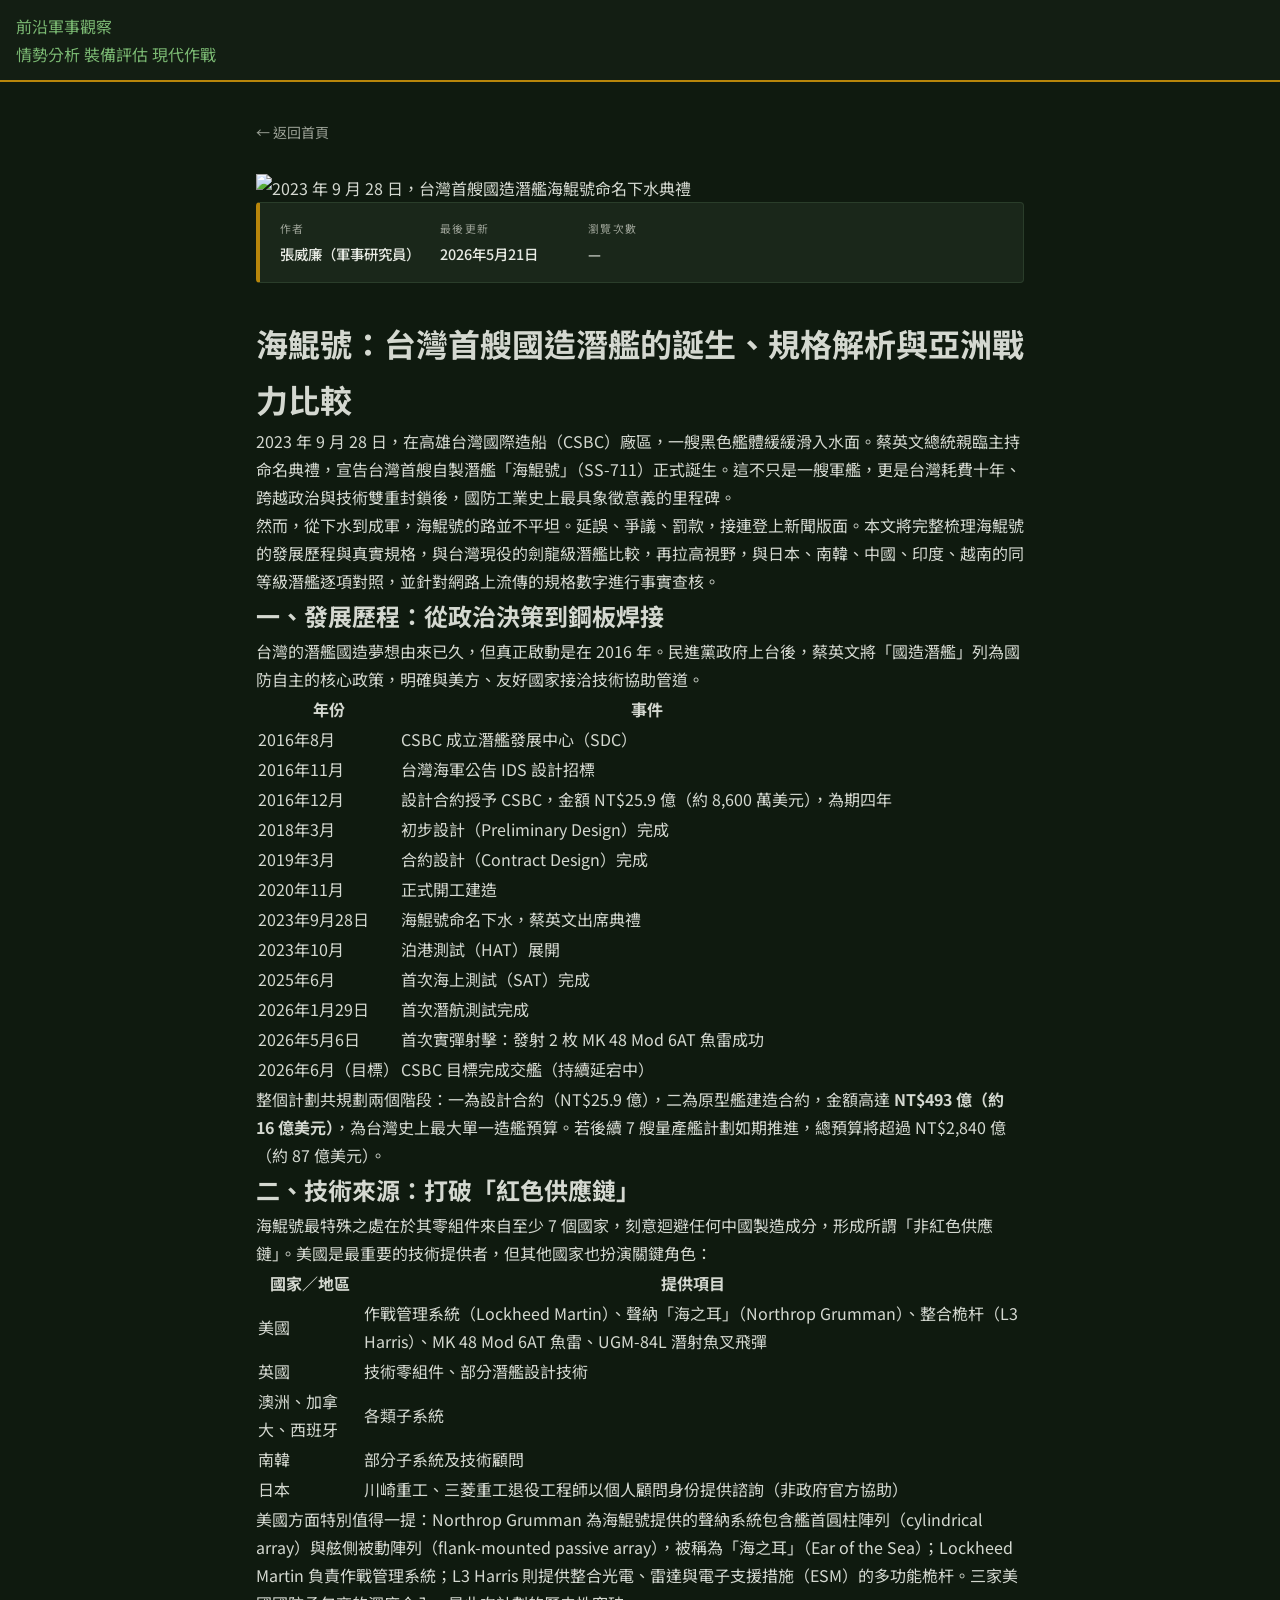
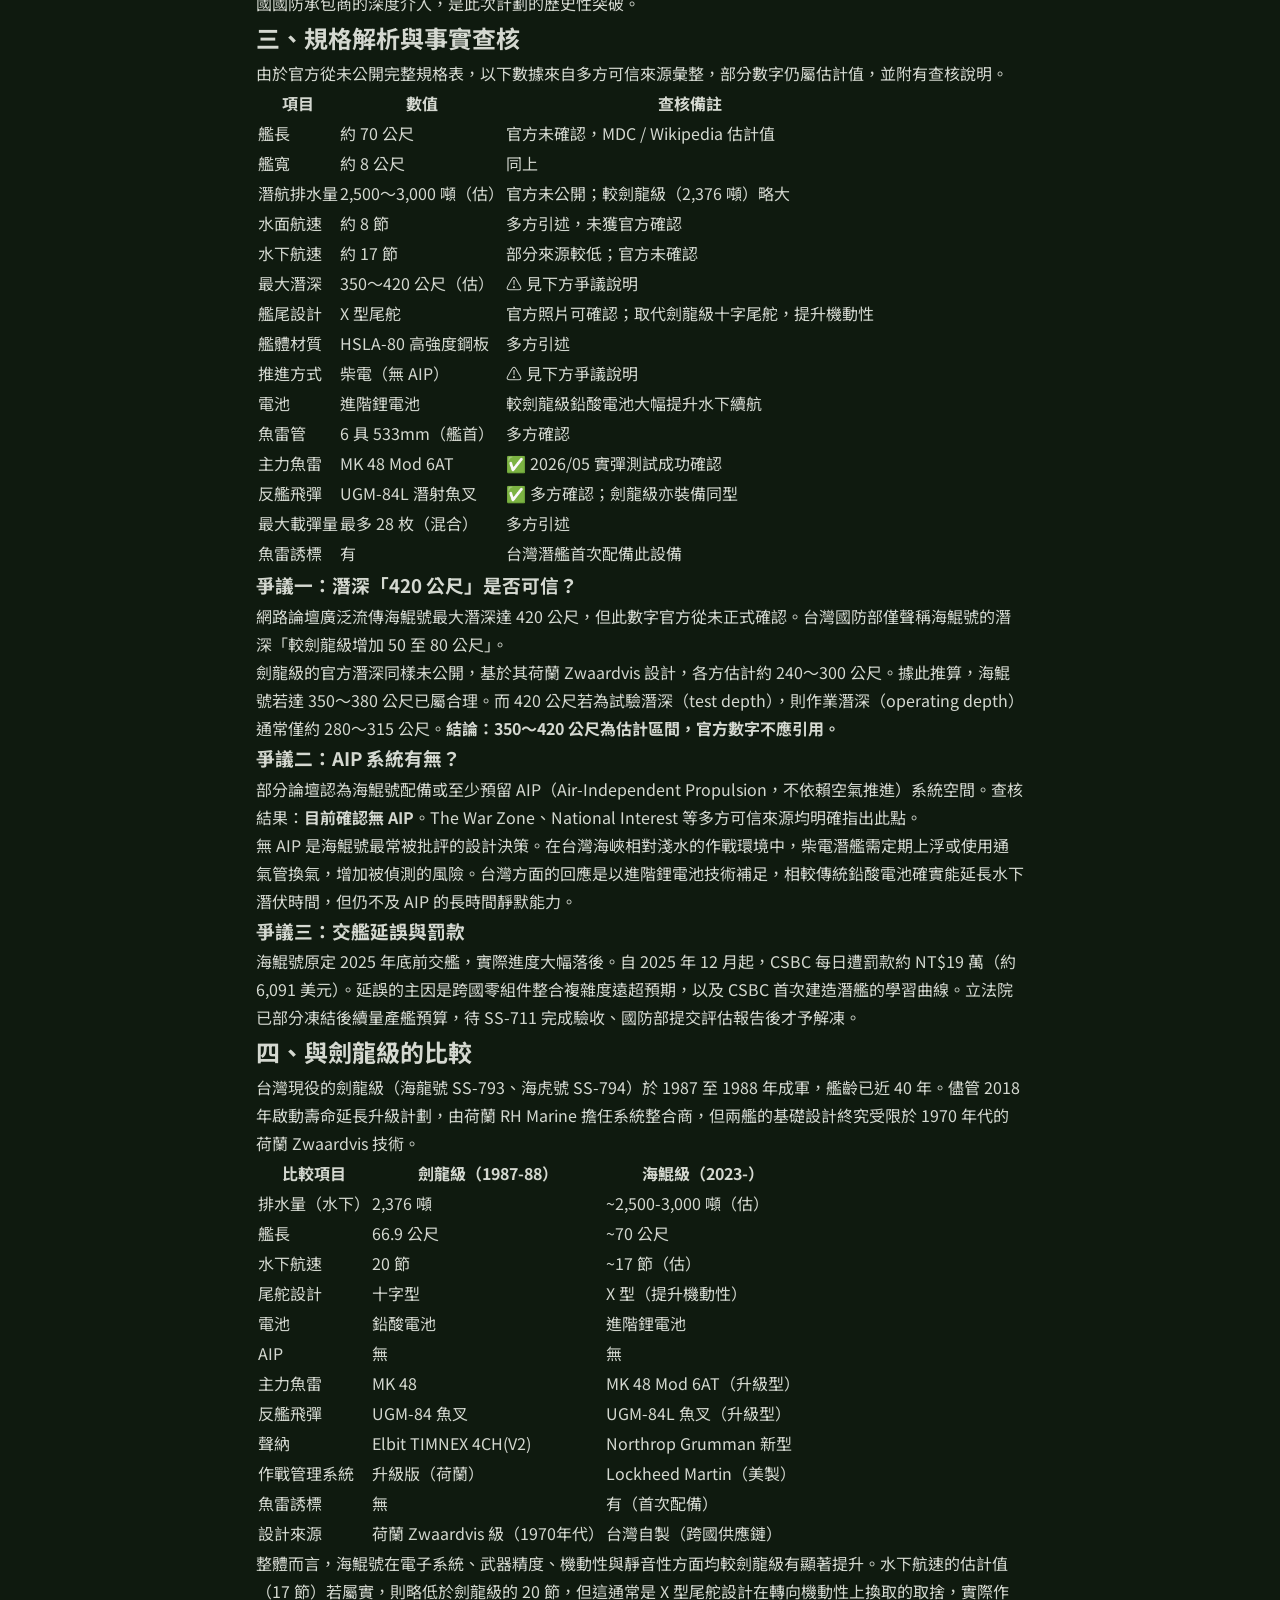
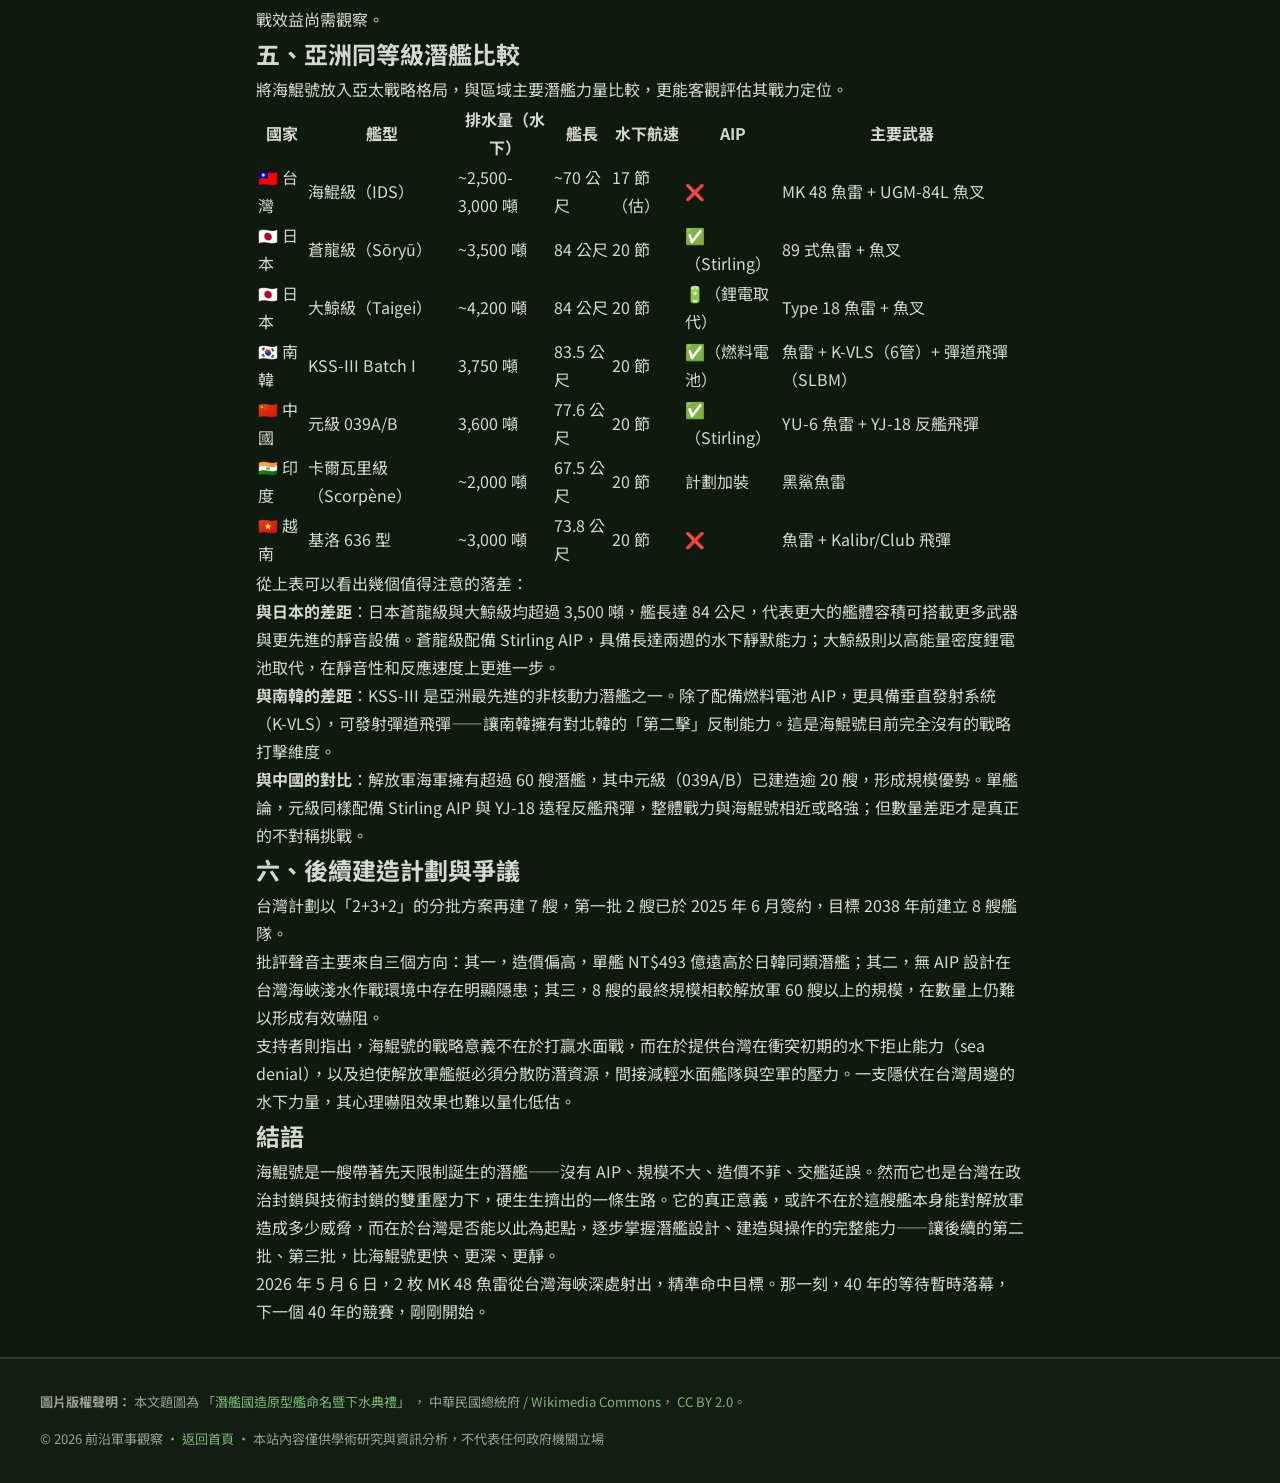
==== articles/hai-kun-submarine/index.html @ 8a484eb2 "content: 新增海鯤號潛艦深度分析文章（IDS / SS-711）" ====
<!DOCTYPE html>
<html lang="zh-Hant">
<head>
  <meta charset="UTF-8">
  <meta name="viewport" content="width=device-width, initial-scale=1.0">
  <title>海鯤號：台灣首艘國造潛艦的誕生、規格解析與亞洲戰力比較 | 前沿軍事觀察</title>
  <meta name="description" content="從 2016 年設計招標到 2026 年魚雷實彈測試，完整梳理海鯤號 IDS 的發展歷程、技術來源與爭議；並以規格表與劍龍級及日、韓、中、印、越同等級潛艦逐項比較。">
  <link rel="preconnect" href="https://fonts.googleapis.com">
  <link rel="preconnect" href="https://fonts.gstatic.com" crossorigin>
  <link href="https://fonts.googleapis.com/css2?family=Oswald:wght@400;600;700&family=Noto+Sans+TC:wght@400;500;700&display=swap" rel="stylesheet">
  <link rel="stylesheet" href="../../css/style.css">
</head>
<body>
  <header class="site-header">
    <div class="header-inner">
      <a href="../../" class="site-title">前沿軍事觀察</a>
      <nav class="site-nav">
        <a href="../../">情勢分析</a>
        <a href="../../">裝備評估</a>
        <a href="../../">現代作戰</a>
      </nav>
    </div>
  </header>

  <main class="article-container">
    <a href="../../" class="back-link">← 返回首頁</a>

    <img
      src="https://upload.wikimedia.org/wikipedia/commons/8/89/09.28_%E7%B8%BD%E7%B5%B1%E4%B8%BB%E6%8C%81%E3%80%8C%E6%BD%9B%E8%89%A6%E5%9C%8B%E9%80%A0%E5%8E%9F%E5%9E%8B%E8%89%A6%E5%91%BD%E5%90%8D%E6%9A%A8%E4%B8%8B%E6%B0%B4%E5%85%B8%E7%A6%AE%E3%80%8D_-_Flickr_id_53219332200.jpg"
      alt="2023 年 9 月 28 日，台灣首艘國造潛艦海鯤號命名下水典禮"
      class="hero-image">

    <div class="article-meta">
      <div class="meta-item">
        <span class="meta-label">作者</span>
        <span class="meta-value">張威廉<span class="author-title">（軍事研究員）</span></span>
      </div>
      <div class="meta-item">
        <span class="meta-label">最後更新</span>
        <span class="meta-value"><span id="last-updated">2026年5月21日</span></span>
      </div>
      <div class="meta-item">
        <span class="meta-label">瀏覽次數</span>
        <span class="meta-value"><span class="view-count" data-path="/articles/hai-kun-submarine/">載入中…</span></span>
      </div>
    </div>

    <h1 class="article-title">海鯤號：台灣首艘國造潛艦的誕生、規格解析與亞洲戰力比較</h1>

    <p>2023 年 9 月 28 日，在高雄台灣國際造船（CSBC）廠區，一艘黑色艦體緩緩滑入水面。蔡英文總統親臨主持命名典禮，宣告台灣首艘自製潛艦「海鯤號」（SS-711）正式誕生。這不只是一艘軍艦，更是台灣耗費十年、跨越政治與技術雙重封鎖後，國防工業史上最具象徵意義的里程碑。</p>

    <p>然而，從下水到成軍，海鯤號的路並不平坦。延誤、爭議、罰款，接連登上新聞版面。本文將完整梳理海鯤號的發展歷程與真實規格，與台灣現役的劍龍級潛艦比較，再拉高視野，與日本、南韓、中國、印度、越南的同等級潛艦逐項對照，並針對網路上流傳的規格數字進行事實查核。</p>

    <h2>一、發展歷程：從政治決策到鋼板焊接</h2>

    <p>台灣的潛艦國造夢想由來已久，但真正啟動是在 2016 年。民進黨政府上台後，蔡英文將「國造潛艦」列為國防自主的核心政策，明確與美方、友好國家接洽技術協助管道。</p>

    <table class="data-table">
      <thead>
        <tr><th>年份</th><th>事件</th></tr>
      </thead>
      <tbody>
        <tr><td>2016年8月</td><td>CSBC 成立潛艦發展中心（SDC）</td></tr>
        <tr><td>2016年11月</td><td>台灣海軍公告 IDS 設計招標</td></tr>
        <tr><td>2016年12月</td><td>設計合約授予 CSBC，金額 NT$25.9 億（約 8,600 萬美元），為期四年</td></tr>
        <tr><td>2018年3月</td><td>初步設計（Preliminary Design）完成</td></tr>
        <tr><td>2019年3月</td><td>合約設計（Contract Design）完成</td></tr>
        <tr><td>2020年11月</td><td>正式開工建造</td></tr>
        <tr><td>2023年9月28日</td><td>海鯤號命名下水，蔡英文出席典禮</td></tr>
        <tr><td>2023年10月</td><td>泊港測試（HAT）展開</td></tr>
        <tr><td>2025年6月</td><td>首次海上測試（SAT）完成</td></tr>
        <tr><td>2026年1月29日</td><td>首次潛航測試完成</td></tr>
        <tr><td>2026年5月6日</td><td>首次實彈射擊：發射 2 枚 MK 48 Mod 6AT 魚雷成功</td></tr>
        <tr><td>2026年6月（目標）</td><td>CSBC 目標完成交艦（持續延宕中）</td></tr>
      </tbody>
    </table>

    <p>整個計劃共規劃兩個階段：一為設計合約（NT$25.9 億），二為原型艦建造合約，金額高達 <strong>NT$493 億（約 16 億美元）</strong>，為台灣史上最大單一造艦預算。若後續 7 艘量產艦計劃如期推進，總預算將超過 NT$2,840 億（約 87 億美元）。</p>

    <h2>二、技術來源：打破「紅色供應鏈」</h2>

    <p>海鯤號最特殊之處在於其零組件來自至少 7 個國家，刻意迴避任何中國製造成分，形成所謂「非紅色供應鏈」。美國是最重要的技術提供者，但其他國家也扮演關鍵角色：</p>

    <table class="data-table">
      <thead>
        <tr><th>國家／地區</th><th>提供項目</th></tr>
      </thead>
      <tbody>
        <tr><td>美國</td><td>作戰管理系統（Lockheed Martin）、聲納「海之耳」（Northrop Grumman）、整合桅杆（L3 Harris）、MK 48 Mod 6AT 魚雷、UGM-84L 潛射魚叉飛彈</td></tr>
        <tr><td>英國</td><td>技術零組件、部分潛艦設計技術</td></tr>
        <tr><td>澳洲、加拿大、西班牙</td><td>各類子系統</td></tr>
        <tr><td>南韓</td><td>部分子系統及技術顧問</td></tr>
        <tr><td>日本</td><td>川崎重工、三菱重工退役工程師以個人顧問身份提供諮詢（非政府官方協助）</td></tr>
      </tbody>
    </table>

    <p>美國方面特別值得一提：Northrop Grumman 為海鯤號提供的聲納系統包含艦首圓柱陣列（cylindrical array）與舷側被動陣列（flank-mounted passive array），被稱為「海之耳」（Ear of the Sea）；Lockheed Martin 負責作戰管理系統；L3 Harris 則提供整合光電、雷達與電子支援措施（ESM）的多功能桅杆。三家美國國防承包商的深度介入，是此次計劃的歷史性突破。</p>

    <h2>三、規格解析與事實查核</h2>

    <p>由於官方從未公開完整規格表，以下數據來自多方可信來源彙整，部分數字仍屬估計值，並附有查核說明。</p>

    <table class="data-table">
      <thead>
        <tr><th>項目</th><th>數值</th><th>查核備註</th></tr>
      </thead>
      <tbody>
        <tr><td>艦長</td><td>約 70 公尺</td><td>官方未確認，MDC / Wikipedia 估計值</td></tr>
        <tr><td>艦寬</td><td>約 8 公尺</td><td>同上</td></tr>
        <tr><td>潛航排水量</td><td>2,500～3,000 噸（估）</td><td>官方未公開；較劍龍級（2,376 噸）略大</td></tr>
        <tr><td>水面航速</td><td>約 8 節</td><td>多方引述，未獲官方確認</td></tr>
        <tr><td>水下航速</td><td>約 17 節</td><td>部分來源較低；官方未確認</td></tr>
        <tr><td>最大潛深</td><td>350～420 公尺（估）</td><td>⚠️ 見下方爭議說明</td></tr>
        <tr><td>艦尾設計</td><td>X 型尾舵</td><td>官方照片可確認；取代劍龍級十字尾舵，提升機動性</td></tr>
        <tr><td>艦體材質</td><td>HSLA-80 高強度鋼板</td><td>多方引述</td></tr>
        <tr><td>推進方式</td><td>柴電（無 AIP）</td><td>⚠️ 見下方爭議說明</td></tr>
        <tr><td>電池</td><td>進階鋰電池</td><td>較劍龍級鉛酸電池大幅提升水下續航</td></tr>
        <tr><td>魚雷管</td><td>6 具 533mm（艦首）</td><td>多方確認</td></tr>
        <tr><td>主力魚雷</td><td>MK 48 Mod 6AT</td><td>✅ 2026/05 實彈測試成功確認</td></tr>
        <tr><td>反艦飛彈</td><td>UGM-84L 潛射魚叉</td><td>✅ 多方確認；劍龍級亦裝備同型</td></tr>
        <tr><td>最大載彈量</td><td>最多 28 枚（混合）</td><td>多方引述</td></tr>
        <tr><td>魚雷誘標</td><td>有</td><td>台灣潛艦首次配備此設備</td></tr>
      </tbody>
    </table>

    <h3>爭議一：潛深「420 公尺」是否可信？</h3>

    <p>網路論壇廣泛流傳海鯤號最大潛深達 420 公尺，但此數字官方從未正式確認。台灣國防部僅聲稱海鯤號的潛深「較劍龍級增加 50 至 80 公尺」。</p>

    <p>劍龍級的官方潛深同樣未公開，基於其荷蘭 Zwaardvis 設計，各方估計約 240～300 公尺。據此推算，海鯤號若達 350～380 公尺已屬合理。而 420 公尺若為試驗潛深（test depth），則作業潛深（operating depth）通常僅約 280～315 公尺。<strong>結論：350～420 公尺為估計區間，官方數字不應引用。</strong></p>

    <h3>爭議二：AIP 系統有無？</h3>

    <p>部分論壇認為海鯤號配備或至少預留 AIP（Air-Independent Propulsion，不依賴空氣推進）系統空間。查核結果：<strong>目前確認無 AIP</strong>。The War Zone、National Interest 等多方可信來源均明確指出此點。</p>

    <p>無 AIP 是海鯤號最常被批評的設計決策。在台灣海峽相對淺水的作戰環境中，柴電潛艦需定期上浮或使用通氣管換氣，增加被偵測的風險。台灣方面的回應是以進階鋰電池技術補足，相較傳統鉛酸電池確實能延長水下潛伏時間，但仍不及 AIP 的長時間靜默能力。</p>

    <h3>爭議三：交艦延誤與罰款</h3>

    <p>海鯤號原定 2025 年底前交艦，實際進度大幅落後。自 2025 年 12 月起，CSBC 每日遭罰款約 NT$19 萬（約 6,091 美元）。延誤的主因是跨國零組件整合複雜度遠超預期，以及 CSBC 首次建造潛艦的學習曲線。立法院已部分凍結後續量產艦預算，待 SS-711 完成驗收、國防部提交評估報告後才予解凍。</p>

    <h2>四、與劍龍級的比較</h2>

    <p>台灣現役的劍龍級（海龍號 SS-793、海虎號 SS-794）於 1987 至 1988 年成軍，艦齡已近 40 年。儘管 2018 年啟動壽命延長升級計劃，由荷蘭 RH Marine 擔任系統整合商，但兩艦的基礎設計終究受限於 1970 年代的荷蘭 Zwaardvis 技術。</p>

    <table class="data-table">
      <thead>
        <tr><th>比較項目</th><th>劍龍級（1987-88）</th><th>海鯤級（2023-）</th></tr>
      </thead>
      <tbody>
        <tr><td>排水量（水下）</td><td>2,376 噸</td><td>~2,500-3,000 噸（估）</td></tr>
        <tr><td>艦長</td><td>66.9 公尺</td><td>~70 公尺</td></tr>
        <tr><td>水下航速</td><td>20 節</td><td>~17 節（估）</td></tr>
        <tr><td>尾舵設計</td><td>十字型</td><td>X 型（提升機動性）</td></tr>
        <tr><td>電池</td><td>鉛酸電池</td><td>進階鋰電池</td></tr>
        <tr><td>AIP</td><td>無</td><td>無</td></tr>
        <tr><td>主力魚雷</td><td>MK 48</td><td>MK 48 Mod 6AT（升級型）</td></tr>
        <tr><td>反艦飛彈</td><td>UGM-84 魚叉</td><td>UGM-84L 魚叉（升級型）</td></tr>
        <tr><td>聲納</td><td>Elbit TIMNEX 4CH(V2)</td><td>Northrop Grumman 新型</td></tr>
        <tr><td>作戰管理系統</td><td>升級版（荷蘭）</td><td>Lockheed Martin（美製）</td></tr>
        <tr><td>魚雷誘標</td><td>無</td><td>有（首次配備）</td></tr>
        <tr><td>設計來源</td><td>荷蘭 Zwaardvis 級（1970年代）</td><td>台灣自製（跨國供應鏈）</td></tr>
      </tbody>
    </table>

    <p>整體而言，海鯤號在電子系統、武器精度、機動性與靜音性方面均較劍龍級有顯著提升。水下航速的估計值（17 節）若屬實，則略低於劍龍級的 20 節，但這通常是 X 型尾舵設計在轉向機動性上換取的取捨，實際作戰效益尚需觀察。</p>

    <h2>五、亞洲同等級潛艦比較</h2>

    <p>將海鯤號放入亞太戰略格局，與區域主要潛艦力量比較，更能客觀評估其戰力定位。</p>

    <table class="data-table">
      <thead>
        <tr><th>國家</th><th>艦型</th><th>排水量（水下）</th><th>艦長</th><th>水下航速</th><th>AIP</th><th>主要武器</th></tr>
      </thead>
      <tbody>
        <tr>
          <td>🇹🇼 台灣</td>
          <td>海鯤級（IDS）</td>
          <td>~2,500-3,000 噸</td>
          <td>~70 公尺</td>
          <td>17 節（估）</td>
          <td>❌</td>
          <td>MK 48 魚雷 + UGM-84L 魚叉</td>
        </tr>
        <tr>
          <td>🇯🇵 日本</td>
          <td>蒼龍級（Sōryū）</td>
          <td>~3,500 噸</td>
          <td>84 公尺</td>
          <td>20 節</td>
          <td>✅（Stirling）</td>
          <td>89 式魚雷 + 魚叉</td>
        </tr>
        <tr>
          <td>🇯🇵 日本</td>
          <td>大鯨級（Taigei）</td>
          <td>~4,200 噸</td>
          <td>84 公尺</td>
          <td>20 節</td>
          <td>🔋（鋰電取代）</td>
          <td>Type 18 魚雷 + 魚叉</td>
        </tr>
        <tr>
          <td>🇰🇷 南韓</td>
          <td>KSS-III Batch I</td>
          <td>3,750 噸</td>
          <td>83.5 公尺</td>
          <td>20 節</td>
          <td>✅（燃料電池）</td>
          <td>魚雷 + K-VLS（6管）+ 彈道飛彈（SLBM）</td>
        </tr>
        <tr>
          <td>🇨🇳 中國</td>
          <td>元級 039A/B</td>
          <td>3,600 噸</td>
          <td>77.6 公尺</td>
          <td>20 節</td>
          <td>✅（Stirling）</td>
          <td>YU-6 魚雷 + YJ-18 反艦飛彈</td>
        </tr>
        <tr>
          <td>🇮🇳 印度</td>
          <td>卡爾瓦里級（Scorpène）</td>
          <td>~2,000 噸</td>
          <td>67.5 公尺</td>
          <td>20 節</td>
          <td>計劃加裝</td>
          <td>黑鯊魚雷</td>
        </tr>
        <tr>
          <td>🇻🇳 越南</td>
          <td>基洛 636 型</td>
          <td>~3,000 噸</td>
          <td>73.8 公尺</td>
          <td>20 節</td>
          <td>❌</td>
          <td>魚雷 + Kalibr/Club 飛彈</td>
        </tr>
      </tbody>
    </table>

    <p>從上表可以看出幾個值得注意的落差：</p>

    <p><strong>與日本的差距</strong>：日本蒼龍級與大鯨級均超過 3,500 噸，艦長達 84 公尺，代表更大的艦體容積可搭載更多武器與更先進的靜音設備。蒼龍級配備 Stirling AIP，具備長達兩週的水下靜默能力；大鯨級則以高能量密度鋰電池取代，在靜音性和反應速度上更進一步。</p>

    <p><strong>與南韓的差距</strong>：KSS-III 是亞洲最先進的非核動力潛艦之一。除了配備燃料電池 AIP，更具備垂直發射系統（K-VLS），可發射彈道飛彈——讓南韓擁有對北韓的「第二擊」反制能力。這是海鯤號目前完全沒有的戰略打擊維度。</p>

    <p><strong>與中國的對比</strong>：解放軍海軍擁有超過 60 艘潛艦，其中元級（039A/B）已建造逾 20 艘，形成規模優勢。單艦論，元級同樣配備 Stirling AIP 與 YJ-18 遠程反艦飛彈，整體戰力與海鯤號相近或略強；但數量差距才是真正的不對稱挑戰。</p>

    <h2>六、後續建造計劃與爭議</h2>

    <p>台灣計劃以「2+3+2」的分批方案再建 7 艘，第一批 2 艘已於 2025 年 6 月簽約，目標 2038 年前建立 8 艘艦隊。</p>

    <p>批評聲音主要來自三個方向：其一，造價偏高，單艦 NT$493 億遠高於日韓同類潛艦；其二，無 AIP 設計在台灣海峽淺水作戰環境中存在明顯隱患；其三，8 艘的最終規模相較解放軍 60 艘以上的規模，在數量上仍難以形成有效嚇阻。</p>

    <p>支持者則指出，海鯤號的戰略意義不在於打贏水面戰，而在於提供台灣在衝突初期的水下拒止能力（sea denial），以及迫使解放軍艦艇必須分散防潛資源，間接減輕水面艦隊與空軍的壓力。一支隱伏在台灣周邊的水下力量，其心理嚇阻效果也難以量化低估。</p>

    <h2>結語</h2>

    <p>海鯤號是一艘帶著先天限制誕生的潛艦——沒有 AIP、規模不大、造價不菲、交艦延誤。然而它也是台灣在政治封鎖與技術封鎖的雙重壓力下，硬生生擠出的一條生路。它的真正意義，或許不在於這艘艦本身能對解放軍造成多少威脅，而在於台灣是否能以此為起點，逐步掌握潛艦設計、建造與操作的完整能力——讓後續的第二批、第三批，比海鯤號更快、更深、更靜。</p>

    <p>2026 年 5 月 6 日，2 枚 MK 48 魚雷從台灣海峽深處射出，精準命中目標。那一刻，40 年的等待暫時落幕，下一個 40 年的競賽，剛剛開始。</p>
  </main>

  <footer class="site-footer">
    <div class="footer-inner">
      <div class="image-credit">
        <strong>圖片版權聲明：</strong>
        本文題圖為
        <a href="https://commons.wikimedia.org/wiki/File:09.28_%E7%B8%BD%E7%B5%B1%E4%B8%BB%E6%8C%81%E3%80%8C%E6%BD%9B%E8%89%A6%E5%9C%8B%E9%80%A0%E5%8E%9F%E5%9E%8B%E8%89%A6%E5%91%BD%E5%90%8D%E6%9A%A8%E4%B8%8B%E6%B0%B4%E5%85%B8%E7%A6%AE%E3%80%8D_-_Flickr_id_53219332200.jpg" target="_blank" rel="noopener">
          「潛艦國造原型艦命名暨下水典禮」
        </a>，
        中華民國總統府 /
        <a href="https://commons.wikimedia.org/" target="_blank" rel="noopener">Wikimedia Commons</a>，
        <a href="https://creativecommons.org/licenses/by/2.0/" target="_blank" rel="noopener">CC BY 2.0</a>。
      </div>
      <p>© 2026 前沿軍事觀察 ·
        <a href="../../">返回首頁</a> ·
        本站內容僅供學術研究與資訊分析，不代表任何政府機關立場
      </p>
    </div>
  </footer>

  <script src="https://cdn.jsdelivr.net/npm/@supabase/supabase-js@2/dist/umd/supabase.js"></script>
  <script src="../../js/config.js"></script>
  <script src="../../js/counter.js"></script>
</body>
</html>
---- css/style.css ----
@import url('https://fonts.googleapis.com/css2?family=Oswald:wght@400;500;600;700&family=Noto+Sans+TC:wght@300;400;500;700&display=swap');

:root {
  --bg-primary:      #0f1a0f;
  --bg-secondary:    #131e13;
  --bg-card:         #1a271a;
  --bg-card-hover:   #1f2f1f;
  --accent-green:    #4a7c42;
  --accent-brass:    #b8860b;
  --accent-brass-lt: #d4a520;
  --text-primary:    #d4d8d0;
  --text-secondary:  #9aa095;
  --text-heading:    #e8ebe4;
  --text-link:       #7ab872;
  --border:          #2a3d2a;
  --max-content:     800px;
  --max-site:        1200px;
  --radius:          4px;
  --ease:            0.2s ease;
}

/* ── Reset ── */
*, *::before, *::after { box-sizing: border-box; margin: 0; padding: 0; }
img   { max-width: 100%; height: auto; display: block; }
a     { color: var(--text-link); text-decoration: none; }
a:hover { text-decoration: underline; }

/* ── Base ── */
html { font-size: 16px; scroll-behavior: smooth; }
body {
  font-family: 'Noto Sans TC', 'PingFang TC', system-ui, sans-serif;
  background: var(--bg-primary);
  color: var(--text-primary);
  line-height: 1.75;
  min-height: 100vh;
  display: flex;
  flex-direction: column;
  word-break: break-word;
  overflow-x: hidden;
}

/* ── Site Header ── */
.site-header {
  background: var(--bg-secondary);
  border-bottom: 2px solid var(--accent-brass);
  padding: 0.75rem 1rem;
  position: sticky;
  top: 0;
  z-index: 100;
}
.site-header-inner {
  max-width: var(--max-site);
  margin: 0 auto;
  display: flex;
  align-items: baseline;
  justify-content: space-between;
  gap: 1rem;
  flex-wrap: wrap;
}
.site-logo {
  font-family: 'Oswald', sans-serif;
  font-size: 1.4rem;
  font-weight: 700;
  color: var(--accent-brass-lt);
  letter-spacing: 0.06em;
  text-transform: uppercase;
}
.site-logo:hover { text-decoration: none; opacity: 0.9; }
.site-tagline {
  font-size: 0.72rem;
  color: var(--text-secondary);
  letter-spacing: 0.12em;
  text-transform: uppercase;
  white-space: nowrap;
}

/* ── Root hero banner ── */
.site-hero {
  background: linear-gradient(160deg, #0a1a0a 0%, #162216 100%);
  border-bottom: 1px solid var(--border);
  padding: 3.5rem 1rem 3rem;
  text-align: center;
}
.site-hero h1 {
  font-family: 'Oswald', sans-serif;
  font-size: clamp(2rem, 6vw, 3.5rem);
  font-weight: 700;
  color: var(--text-heading);
  text-transform: uppercase;
  letter-spacing: 0.08em;
  margin-bottom: 0.4rem;
}
.site-hero h1 span { color: var(--accent-brass-lt); }
.site-hero p {
  color: var(--text-secondary);
  font-size: 0.95rem;
  letter-spacing: 0.06em;
}

/* ── Stats bar ── */
.stats-bar {
  background: var(--bg-secondary);
  border-bottom: 1px solid var(--border);
  padding: 0.45rem 1rem;
  text-align: center;
  font-size: 0.82rem;
  color: var(--text-secondary);
}
.stats-bar .view-count { color: var(--accent-brass-lt); font-weight: 600; }

/* ── Articles section ── */
.articles-section {
  max-width: var(--max-site);
  margin: 0 auto;
  padding: 2rem 1rem 3rem;
}
.section-heading {
  font-family: 'Oswald', sans-serif;
  font-size: 1.1rem;
  color: var(--text-secondary);
  text-transform: uppercase;
  letter-spacing: 0.18em;
  border-left: 3px solid var(--accent-brass);
  padding-left: 0.75rem;
  margin-bottom: 1.5rem;
}

/* ── Cards grid ── */
.articles-grid {
  display: grid;
  grid-template-columns: repeat(3, 1fr);
  gap: 1.5rem;
}
@media (max-width: 900px) { .articles-grid { grid-template-columns: repeat(2, 1fr); } }
@media (max-width: 580px) { .articles-grid { grid-template-columns: 1fr; } }

.card {
  background: var(--bg-card);
  border: 1px solid var(--border);
  border-radius: var(--radius);
  overflow: hidden;
  transition: border-color var(--ease), transform var(--ease), box-shadow var(--ease);
}
.card:hover {
  border-color: var(--accent-brass);
  transform: translateY(-3px);
  box-shadow: 0 6px 24px rgba(0,0,0,0.4);
}
.card-link { display: block; color: inherit; }
.card-link:hover { text-decoration: none; }
.card-body { padding: 1.25rem; }

.card-title {
  font-family: 'Oswald', sans-serif;
  font-size: 1.15rem;
  font-weight: 600;
  color: var(--text-heading);
  margin-bottom: 0.5rem;
  line-height: 1.4;
}
.card-desc {
  font-size: 0.875rem;
  color: var(--text-secondary);
  margin-bottom: 1rem;
  display: -webkit-box;
  -webkit-line-clamp: 3;
  -webkit-box-orient: vertical;
  overflow: hidden;
}
.card-meta {
  display: flex;
  align-items: center;
  justify-content: space-between;
  font-size: 0.78rem;
  color: var(--text-secondary);
  flex-wrap: wrap;
  gap: 0.4rem;
}
.card-date { color: var(--text-secondary); }
.card-views { color: var(--accent-green); }
.card-tags {
  display: flex;
  flex-wrap: wrap;
  gap: 0.35rem;
  margin-top: 0.75rem;
}
.tag {
  font-size: 0.7rem;
  background: rgba(74,124,66,0.15);
  color: var(--accent-green);
  border: 1px solid rgba(74,124,66,0.25);
  padding: 0.1rem 0.45rem;
  border-radius: 2px;
  white-space: nowrap;
}

/* ── Article page layout ── */
.article-container {
  max-width: var(--max-content);
  margin: 2rem auto;
  padding: 0 1rem;
  width: 100%;
}

.back-link {
  display: inline-flex;
  align-items: center;
  gap: 0.35rem;
  color: var(--text-secondary);
  font-size: 0.875rem;
  margin-bottom: 1.5rem;
  padding: 0.35rem 0;
  transition: color var(--ease);
}
.back-link:hover { color: var(--text-primary); text-decoration: none; }

/* ── Hero image ── */
.hero-wrapper {
  width: 100%;
  margin-bottom: 1.75rem;
  border-radius: var(--radius);
  overflow: hidden;
  background: #0a140a;
}
.hero-image {
  width: 100%;
  height: auto;
  display: block;
  object-fit: cover;
}

/* ── Article meta block ── */
.article-meta {
  background: var(--bg-card);
  border: 1px solid var(--border);
  border-left: 4px solid var(--accent-brass);
  border-radius: var(--radius);
  padding: 1rem 1.25rem;
  margin-bottom: 2rem;
  display: flex;
  flex-wrap: wrap;
  gap: 1.25rem;
}
.meta-item { display: flex; flex-direction: column; gap: 0.2rem; min-width: 8rem; }
.meta-label {
  font-size: 0.68rem;
  text-transform: uppercase;
  letter-spacing: 0.12em;
  color: var(--text-secondary);
}
.meta-value { color: var(--text-heading); font-weight: 500; font-size: 0.9rem; }
.meta-author-name { color: var(--accent-brass-lt); }

/* ── Article content ── */
.article-content h1 {
  font-family: 'Oswald', sans-serif;
  font-size: clamp(1.6rem, 4.5vw, 2.4rem);
  font-weight: 700;
  color: var(--text-heading);
  line-height: 1.3;
  margin-bottom: 1.75rem;
}
.article-content h2 {
  font-family: 'Oswald', sans-serif;
  font-size: 1.4rem;
  font-weight: 600;
  color: var(--accent-brass-lt);
  margin: 2.25rem 0 0.9rem;
  padding-bottom: 0.3rem;
  border-bottom: 1px solid var(--border);
}
.article-content h3 {
  font-size: 1.1rem;
  font-weight: 700;
  color: var(--text-heading);
  margin: 1.5rem 0 0.6rem;
}
.article-content p  { margin-bottom: 1.2rem; }
.article-content ul,
.article-content ol { padding-left: 1.6rem; margin-bottom: 1.2rem; }
.article-content li { margin-bottom: 0.45rem; }
.article-content blockquote {
  border-left: 4px solid var(--accent-brass);
  padding: 0.75rem 1.1rem;
  background: var(--bg-card);
  margin: 1.5rem 0;
  color: var(--text-secondary);
  font-style: italic;
  border-radius: 0 var(--radius) var(--radius) 0;
}
.article-content strong { color: var(--text-heading); }
.article-content em    { color: var(--accent-brass-lt); font-style: normal; }

/* ── Footer ── */
.site-footer {
  background: var(--bg-secondary);
  border-top: 2px solid var(--border);
  padding: 2rem 1rem;
  font-size: 0.82rem;
  color: var(--text-secondary);
  margin-top: auto;
}
.footer-inner {
  max-width: var(--max-site);
  margin: 0 auto;
  display: flex;
  flex-direction: column;
  gap: 0.85rem;
}
.footer-attribution {
  padding: 0.85rem 1rem;
  background: rgba(184,134,11,0.06);
  border: 1px solid rgba(184,134,11,0.2);
  border-radius: var(--radius);
  line-height: 1.6;
  color: var(--text-secondary);
}
.footer-attribution a { color: var(--accent-brass-lt); }
.footer-attribution a:hover { text-decoration: underline; }
.footer-bottom { color: var(--text-secondary); }

/* ── Responsive tweaks ── */
@media (max-width: 600px) {
  .site-hero  { padding: 2rem 1rem 1.5rem; }
  .site-tagline { display: none; }
  .article-meta { flex-direction: column; gap: 0.8rem; }
  .articles-section { padding: 1.25rem 0.75rem 2rem; }
}
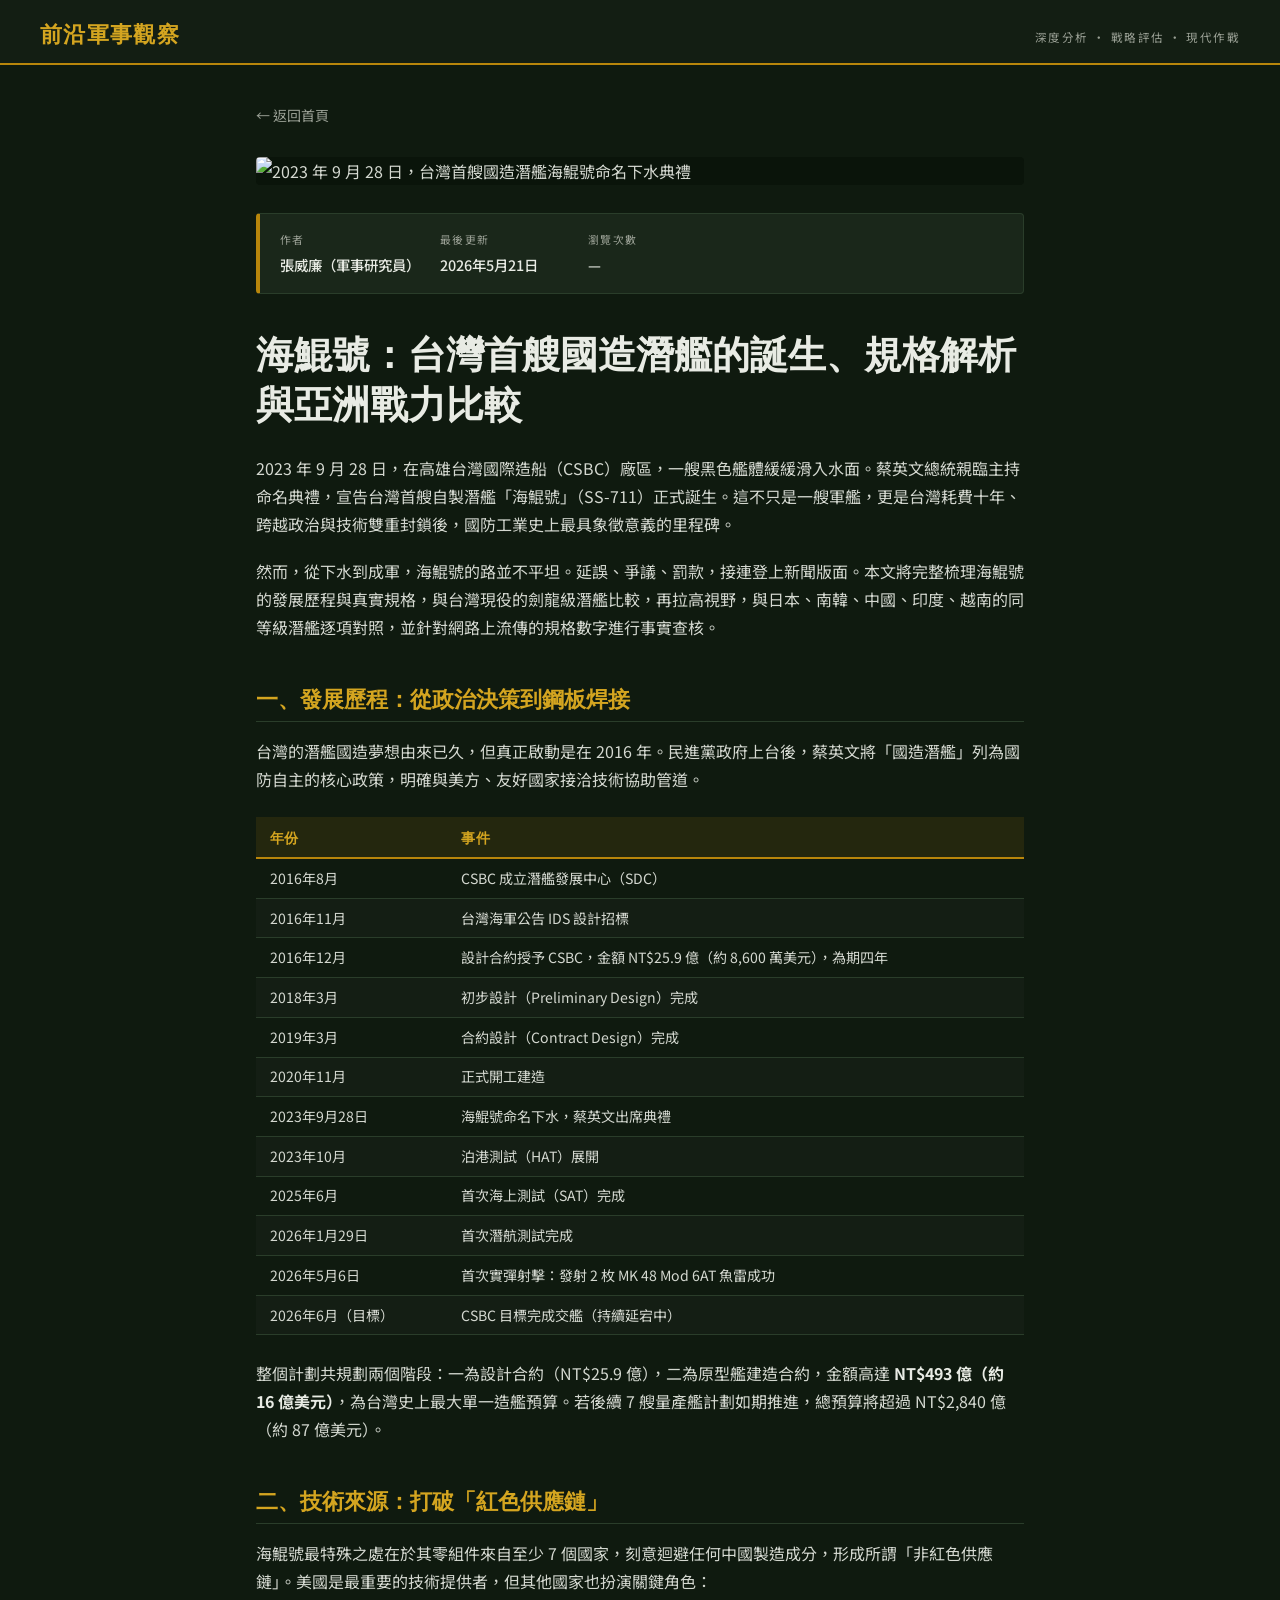
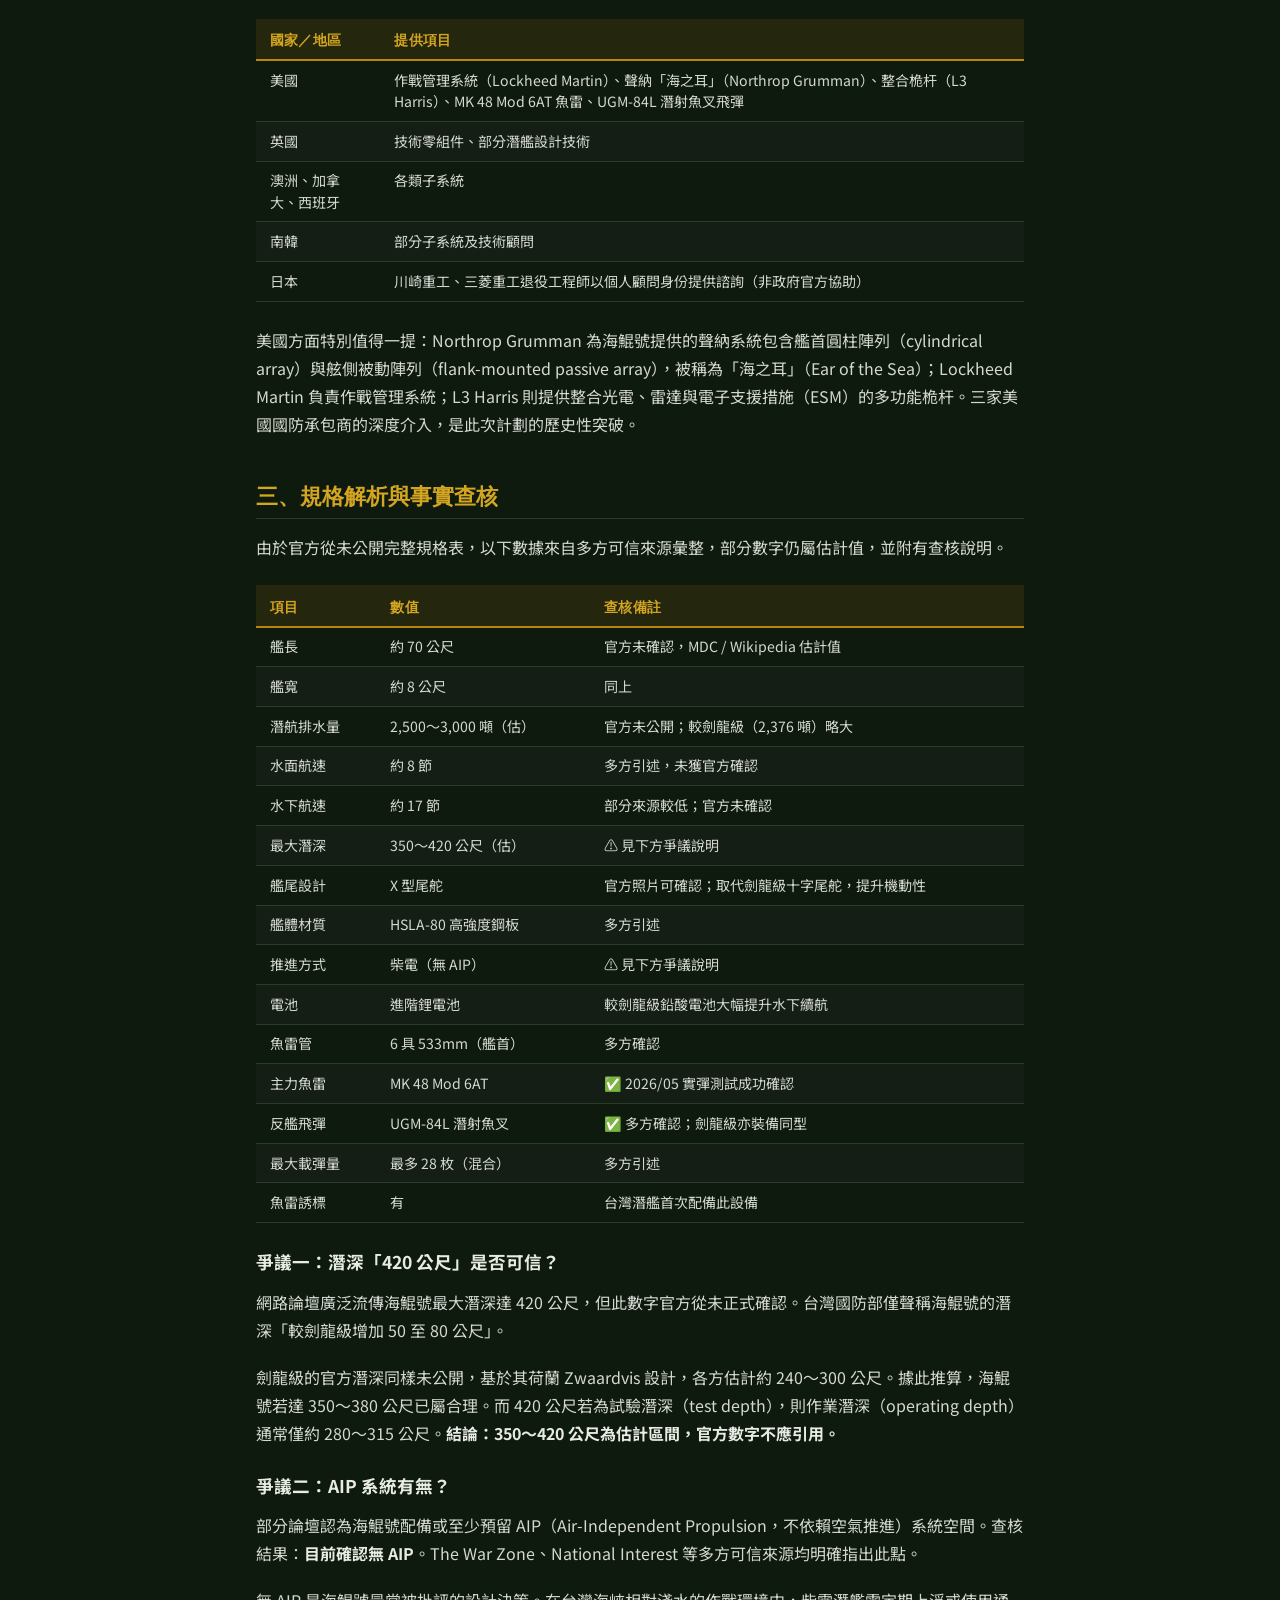
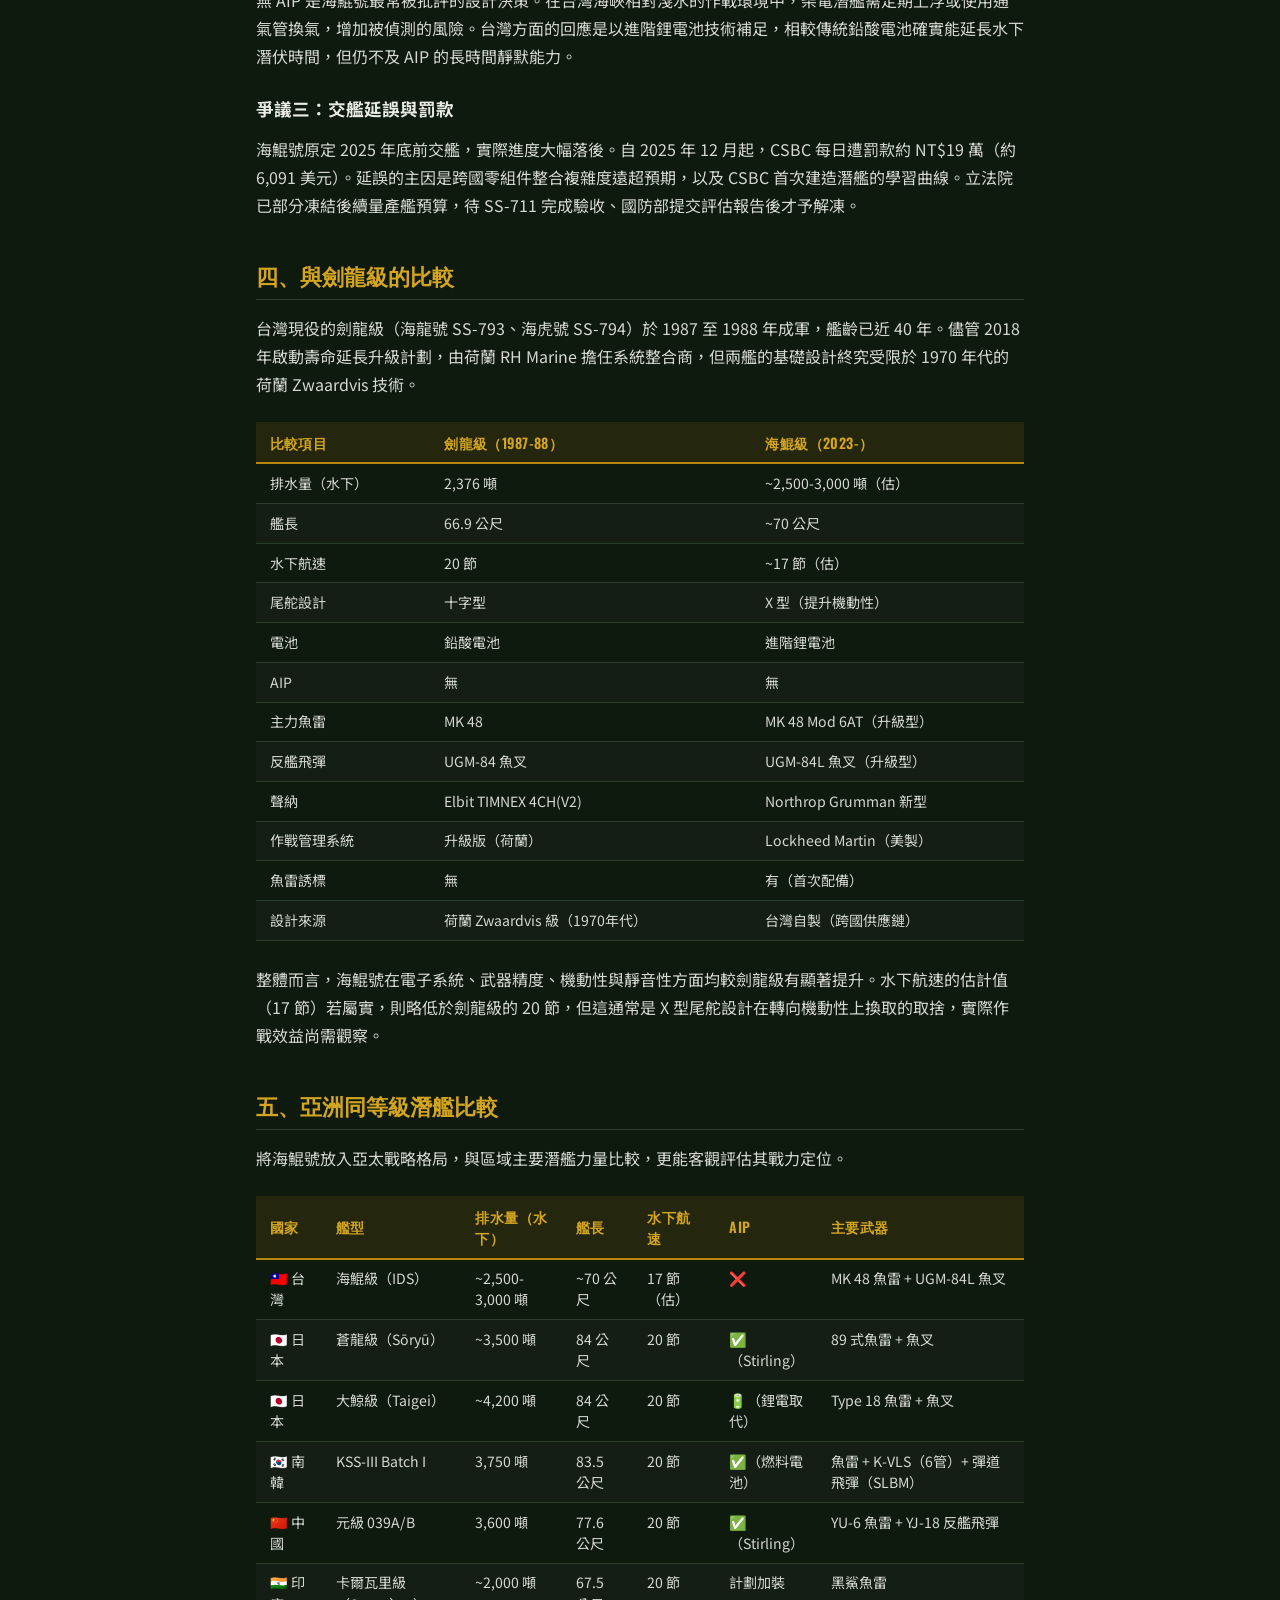
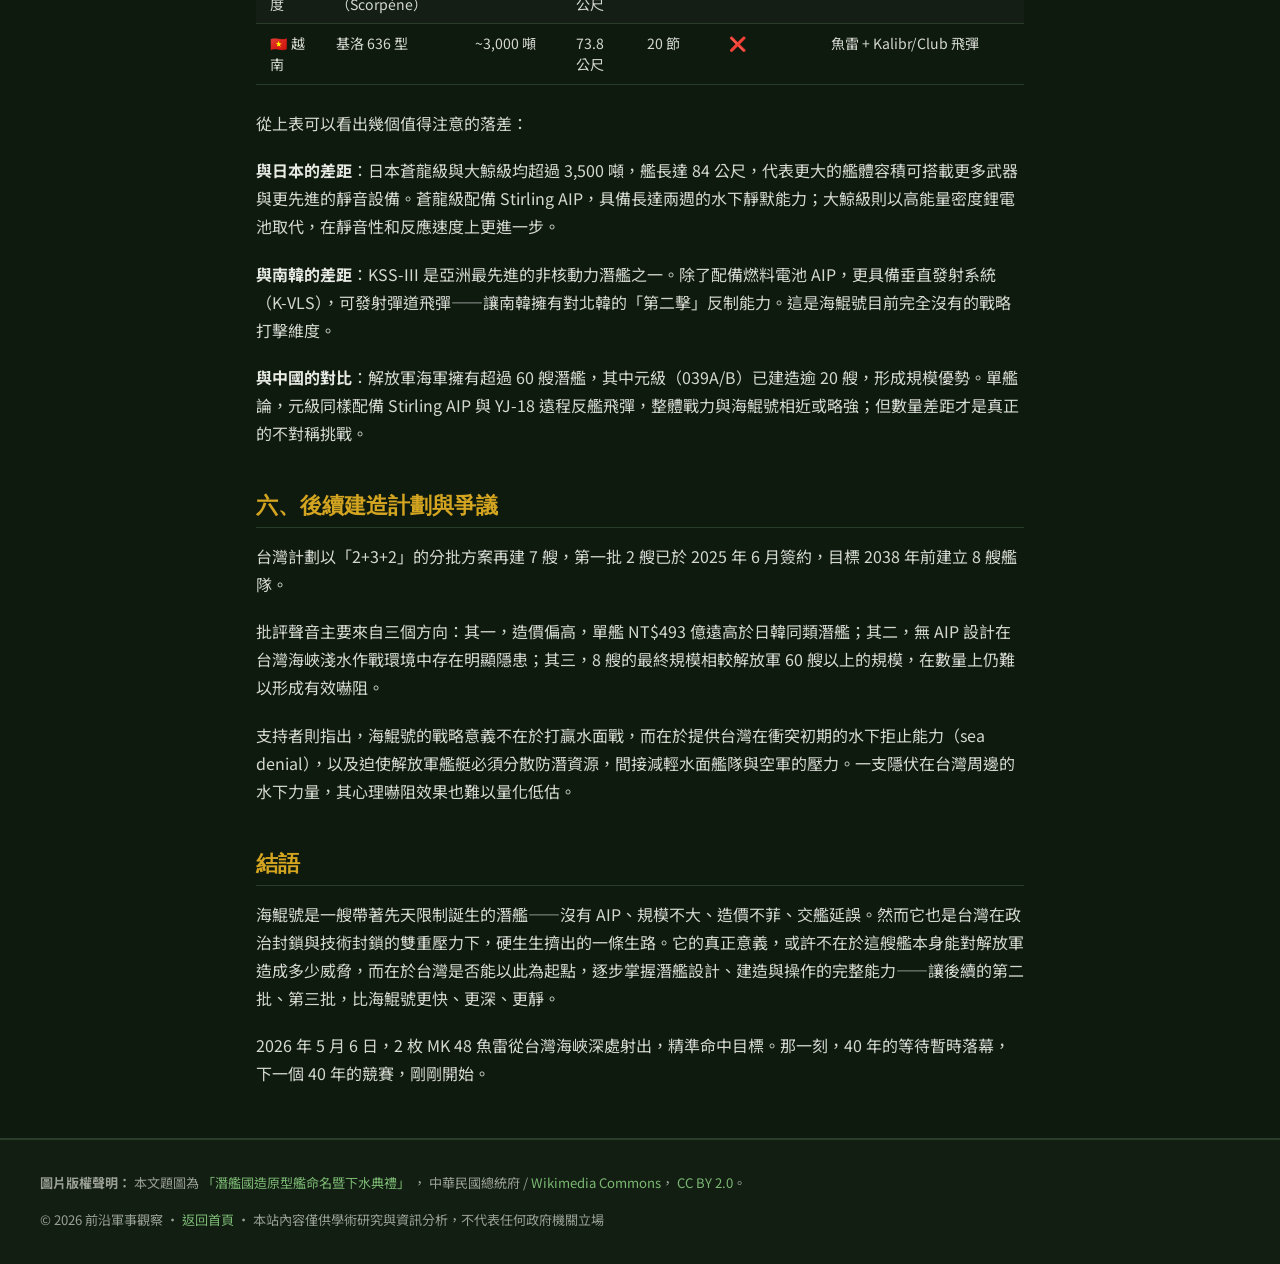
==== commit be9ad422: "feat: 首頁海鯤海測英雄圖、卡片縮圖、全站 OG 標籤" ====
--- a/articles/hai-kun-submarine/index.html
+++ b/articles/hai-kun-submarine/index.html
@@ -5,30 +5,44 @@
   <meta name="viewport" content="width=device-width, initial-scale=1.0">
   <title>海鯤號：台灣首艘國造潛艦的誕生、規格解析與亞洲戰力比較 | 前沿軍事觀察</title>
   <meta name="description" content="從 2016 年設計招標到 2026 年魚雷實彈測試，完整梳理海鯤號 IDS 的發展歷程、技術來源與爭議；並以規格表與劍龍級及日、韓、中、印、越同等級潛艦逐項比較。">
-  <link rel="preconnect" href="https://fonts.googleapis.com">
-  <link rel="preconnect" href="https://fonts.gstatic.com" crossorigin>
-  <link href="https://fonts.googleapis.com/css2?family=Oswald:wght@400;600;700&family=Noto+Sans+TC:wght@400;500;700&display=swap" rel="stylesheet">
+
+  <!-- Open Graph / Social sharing -->
+  <meta property="og:type"        content="article">
+  <meta property="og:site_name"   content="前沿軍事觀察">
+  <meta property="og:title"       content="海鯤號：台灣首艘國造潛艦的誕生、規格解析與亞洲戰力比較">
+  <meta property="og:description" content="從 2016 年設計招標到 2026 年魚雷實彈測試，完整梳理海鯤號 IDS 的發展歷程、技術來源與爭議；並以規格表與劍龍級及日、韓、中、印、越同等級潛艦逐項比較。">
+  <meta property="og:image"       content="https://upload.wikimedia.org/wikipedia/commons/e/e6/ROCS_Hai_Kun_%28SS-711%29_conduct_shallow_water_submersible_test.jpg">
+  <meta property="og:image:width" content="1000">
+  <meta property="og:image:height" content="562">
+  <meta property="og:image:alt"   content="台灣海鯤號潛艦（SS-711）執行淺水潛航測試，攝於 2026 年 1 月">
+  <meta property="article:author" content="張威廉">
+
+  <!-- Twitter Card -->
+  <meta name="twitter:card"        content="summary_large_image">
+  <meta name="twitter:title"       content="海鯤號：台灣首艘國造潛艦的誕生、規格解析與亞洲戰力比較">
+  <meta name="twitter:description" content="從 2016 年設計招標到 2026 年魚雷實彈測試，完整梳理海鯤號 IDS 的發展歷程、技術來源與爭議；並以規格表與劍龍級及日、韓、中、印、越同等級潛艦逐項比較。">
+  <meta name="twitter:image"       content="https://upload.wikimedia.org/wikipedia/commons/e/e6/ROCS_Hai_Kun_%28SS-711%29_conduct_shallow_water_submersible_test.jpg">
+
   <link rel="stylesheet" href="../../css/style.css">
 </head>
 <body>
   <header class="site-header">
-    <div class="header-inner">
-      <a href="../../" class="site-title">前沿軍事觀察</a>
-      <nav class="site-nav">
-        <a href="../../">情勢分析</a>
-        <a href="../../">裝備評估</a>
-        <a href="../../">現代作戰</a>
-      </nav>
+    <div class="site-header-inner">
+      <a href="../../" class="site-logo">前沿軍事觀察</a>
+      <span class="site-tagline">深度分析 · 戰略評估 · 現代作戰</span>
     </div>
   </header>
 
   <main class="article-container">
     <a href="../../" class="back-link">← 返回首頁</a>
 
-    <img
-      src="https://upload.wikimedia.org/wikipedia/commons/8/89/09.28_%E7%B8%BD%E7%B5%B1%E4%B8%BB%E6%8C%81%E3%80%8C%E6%BD%9B%E8%89%A6%E5%9C%8B%E9%80%A0%E5%8E%9F%E5%9E%8B%E8%89%A6%E5%91%BD%E5%90%8D%E6%9A%A8%E4%B8%8B%E6%B0%B4%E5%85%B8%E7%A6%AE%E3%80%8D_-_Flickr_id_53219332200.jpg"
-      alt="2023 年 9 月 28 日，台灣首艘國造潛艦海鯤號命名下水典禮"
-      class="hero-image">
+    <div class="hero-wrapper">
+      <img
+        src="https://upload.wikimedia.org/wikipedia/commons/8/89/09.28_%E7%B8%BD%E7%B5%B1%E4%B8%BB%E6%8C%81%E3%80%8C%E6%BD%9B%E8%89%A6%E5%9C%8B%E9%80%A0%E5%8E%9F%E5%9E%8B%E8%89%A6%E5%91%BD%E5%90%8D%E6%9A%A8%E4%B8%8B%E6%B0%B4%E5%85%B8%E7%A6%AE%E3%80%8D_-_Flickr_id_53219332200.jpg"
+        alt="2023 年 9 月 28 日，台灣首艘國造潛艦海鯤號命名下水典禮"
+        class="hero-image"
+        loading="eager">
+    </div>
 
     <div class="article-meta">
       <div class="meta-item">
@@ -45,7 +59,8 @@
       </div>
     </div>
 
-    <h1 class="article-title">海鯤號：台灣首艘國造潛艦的誕生、規格解析與亞洲戰力比較</h1>
+    <div class="article-content">
+    <h1>海鯤號：台灣首艘國造潛艦的誕生、規格解析與亞洲戰力比較</h1>
 
     <p>2023 年 9 月 28 日，在高雄台灣國際造船（CSBC）廠區，一艘黑色艦體緩緩滑入水面。蔡英文總統親臨主持命名典禮，宣告台灣首艘自製潛艦「海鯤號」（SS-711）正式誕生。這不只是一艘軍艦，更是台灣耗費十年、跨越政治與技術雙重封鎖後，國防工業史上最具象徵意義的里程碑。</p>
 
@@ -261,6 +276,7 @@
     <p>海鯤號是一艘帶著先天限制誕生的潛艦——沒有 AIP、規模不大、造價不菲、交艦延誤。然而它也是台灣在政治封鎖與技術封鎖的雙重壓力下，硬生生擠出的一條生路。它的真正意義，或許不在於這艘艦本身能對解放軍造成多少威脅，而在於台灣是否能以此為起點，逐步掌握潛艦設計、建造與操作的完整能力——讓後續的第二批、第三批，比海鯤號更快、更深、更靜。</p>
 
     <p>2026 年 5 月 6 日，2 枚 MK 48 魚雷從台灣海峽深處射出，精準命中目標。那一刻，40 年的等待暫時落幕，下一個 40 年的競賽，剛剛開始。</p>
+    </div><!-- /.article-content -->
   </main>
 
   <footer class="site-footer">
--- a/css/style.css
+++ b/css/style.css
@@ -76,26 +76,65 @@
 
 /* ── Root hero banner ── */
 .site-hero {
-  background: linear-gradient(160deg, #0a1a0a 0%, #162216 100%);
-  border-bottom: 1px solid var(--border);
-  padding: 3.5rem 1rem 3rem;
-  text-align: center;
+  position: relative;
+  min-height: 480px;
+  background-image: url('https://upload.wikimedia.org/wikipedia/commons/e/e6/ROCS_Hai_Kun_%28SS-711%29_conduct_shallow_water_submersible_test.jpg');
+  background-size: cover;
+  background-position: center 45%;
+  display: flex;
+  align-items: flex-end;
+  border-bottom: 2px solid var(--accent-brass);
+  overflow: hidden;
+}
+.site-hero::before {
+  content: '';
+  position: absolute;
+  inset: 0;
+  background: linear-gradient(
+    to bottom,
+    rgba(10,26,10,0.25) 0%,
+    rgba(10,26,10,0.45) 45%,
+    rgba(10,26,10,0.88) 80%,
+    rgba(10,26,10,0.97) 100%
+  );
+  z-index: 1;
+}
+.site-hero-content {
+  position: relative;
+  z-index: 2;
+  width: 100%;
+  max-width: var(--max-site);
+  margin: 0 auto;
+  padding: 0 1.5rem 2.5rem;
 }
 .site-hero h1 {
   font-family: 'Oswald', sans-serif;
-  font-size: clamp(2rem, 6vw, 3.5rem);
+  font-size: clamp(2.2rem, 6vw, 4rem);
   font-weight: 700;
   color: var(--text-heading);
   text-transform: uppercase;
   letter-spacing: 0.08em;
-  margin-bottom: 0.4rem;
+  margin-bottom: 0.45rem;
+  text-shadow: 0 2px 16px rgba(0,0,0,0.7);
 }
 .site-hero h1 span { color: var(--accent-brass-lt); }
 .site-hero p {
-  color: var(--text-secondary);
+  color: rgba(212,216,208,0.85);
   font-size: 0.95rem;
-  letter-spacing: 0.06em;
-}
+  letter-spacing: 0.08em;
+  margin-bottom: 0.6rem;
+}
+.site-hero-attribution {
+  font-size: 0.67rem;
+  color: rgba(148,160,149,0.6);
+  letter-spacing: 0.03em;
+  margin-top: 0.9rem;
+}
+.site-hero-attribution a {
+  color: rgba(184,134,11,0.7);
+  text-decoration: none;
+}
+.site-hero-attribution a:hover { color: var(--accent-brass-lt); }
 
 /* ── Stats bar ── */
 .stats-bar {
@@ -149,6 +188,22 @@
 .card-link { display: block; color: inherit; }
 .card-link:hover { text-decoration: none; }
 .card-body { padding: 1.25rem; }
+
+/* ── Card thumbnail image ── */
+.card-img {
+  width: 100%;
+  aspect-ratio: 16 / 9;
+  object-fit: cover;
+  object-position: center;
+  display: block;
+  border-bottom: 1px solid var(--border);
+  background: #0a140a;
+  transition: opacity 0.3s ease, transform 0.35s ease;
+}
+.card:hover .card-img {
+  opacity: 0.88;
+  transform: scale(1.03);
+}
 
 .card-title {
   font-family: 'Oswald', sans-serif;
@@ -291,6 +346,41 @@
 .article-content strong { color: var(--text-heading); }
 .article-content em    { color: var(--accent-brass-lt); font-style: normal; }
 
+/* ── Data Tables ── */
+.data-table {
+  width: 100%;
+  border-collapse: collapse;
+  margin: 1.5rem 0;
+  font-size: 0.88rem;
+  line-height: 1.5;
+}
+.data-table th {
+  background: rgba(184,134,11,0.12);
+  color: var(--accent-brass-lt);
+  font-family: 'Oswald', sans-serif;
+  font-weight: 600;
+  letter-spacing: 0.03em;
+  text-align: left;
+  padding: 0.6rem 0.85rem;
+  border-bottom: 2px solid var(--accent-brass);
+}
+.data-table td {
+  padding: 0.55rem 0.85rem;
+  border-bottom: 1px solid var(--border);
+  color: var(--text-primary);
+  vertical-align: top;
+}
+.data-table tr:nth-child(even) td {
+  background: rgba(255,255,255,0.02);
+}
+.data-table tr:hover td {
+  background: rgba(184,134,11,0.05);
+}
+@media (max-width: 600px) {
+  .data-table { font-size: 0.8rem; }
+  .data-table th, .data-table td { padding: 0.45rem 0.6rem; }
+}
+
 /* ── Footer ── */
 .site-footer {
   background: var(--bg-secondary);
@@ -321,7 +411,8 @@
 
 /* ── Responsive tweaks ── */
 @media (max-width: 600px) {
-  .site-hero  { padding: 2rem 1rem 1.5rem; }
+  .site-hero  { min-height: 300px; }
+  .site-hero-content { padding: 0 1rem 2rem; }
   .site-tagline { display: none; }
   .article-meta { flex-direction: column; gap: 0.8rem; }
   .articles-section { padding: 1.25rem 0.75rem 2rem; }
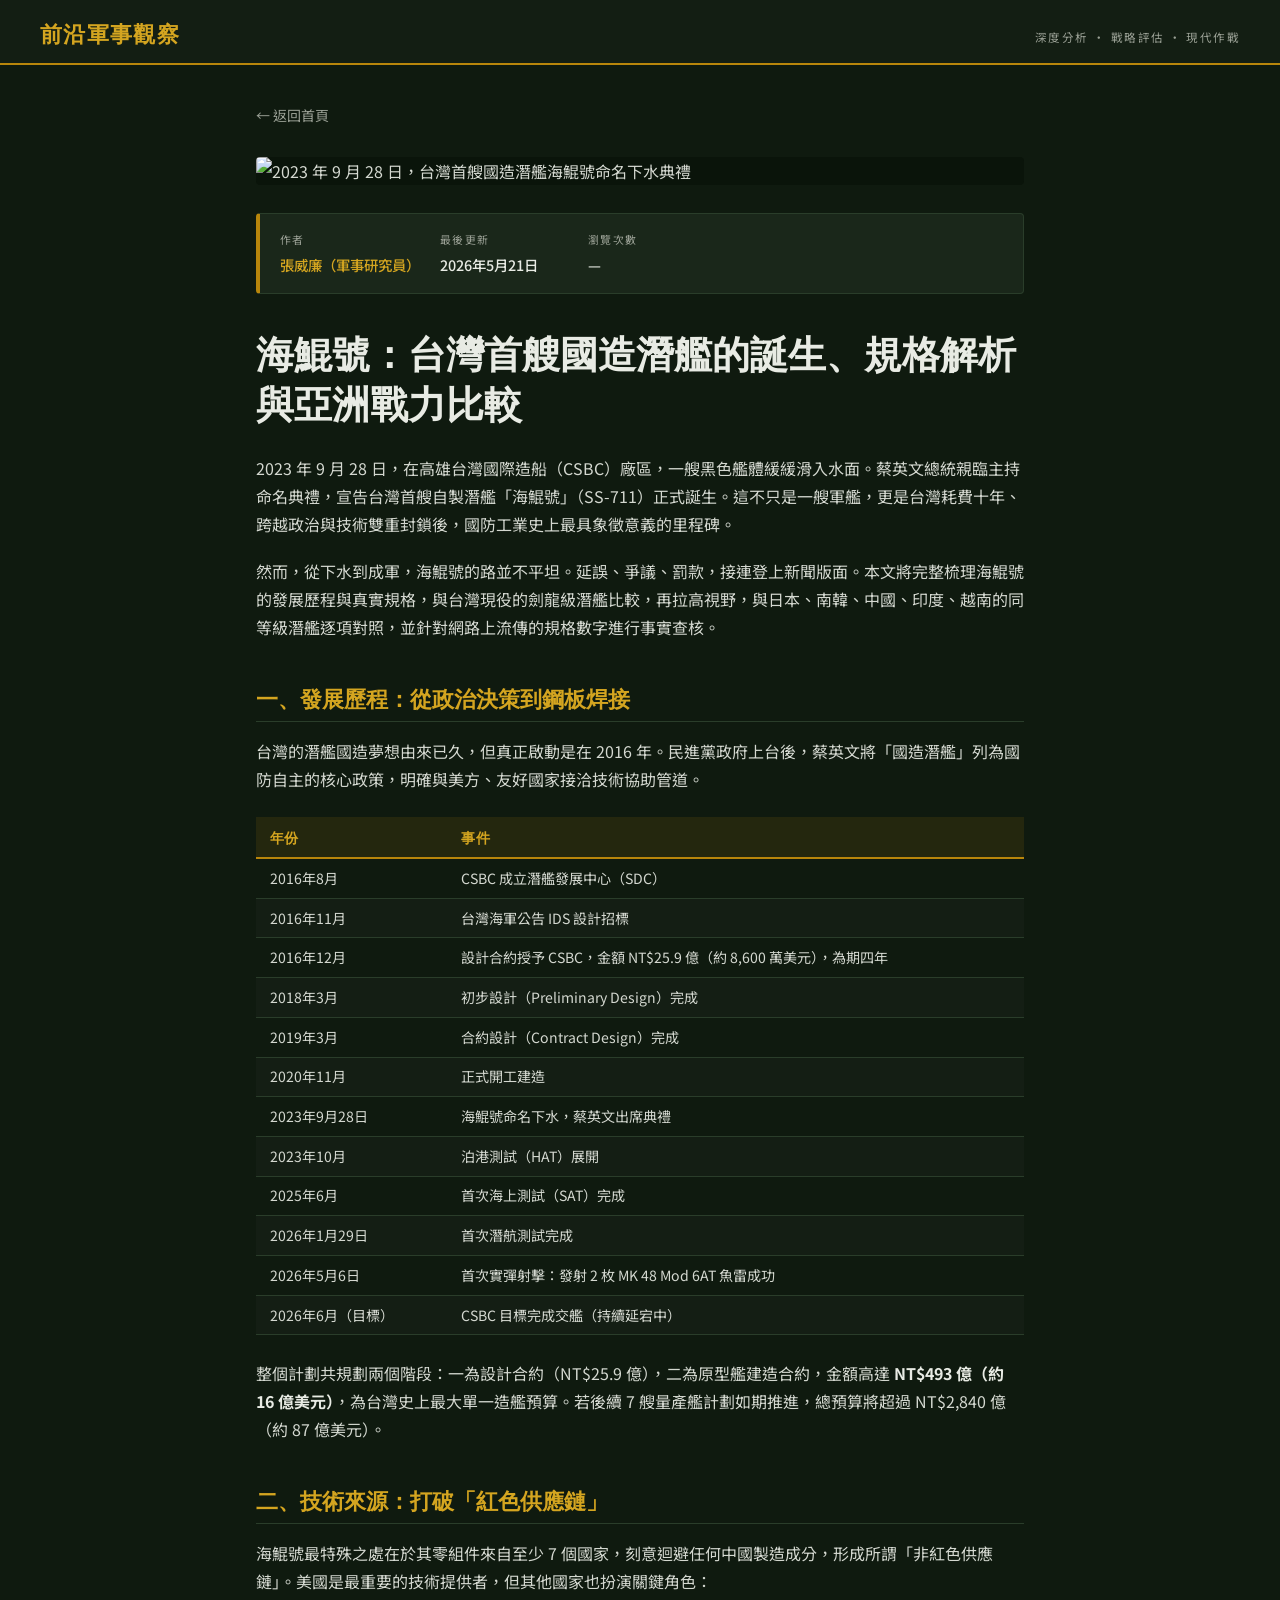
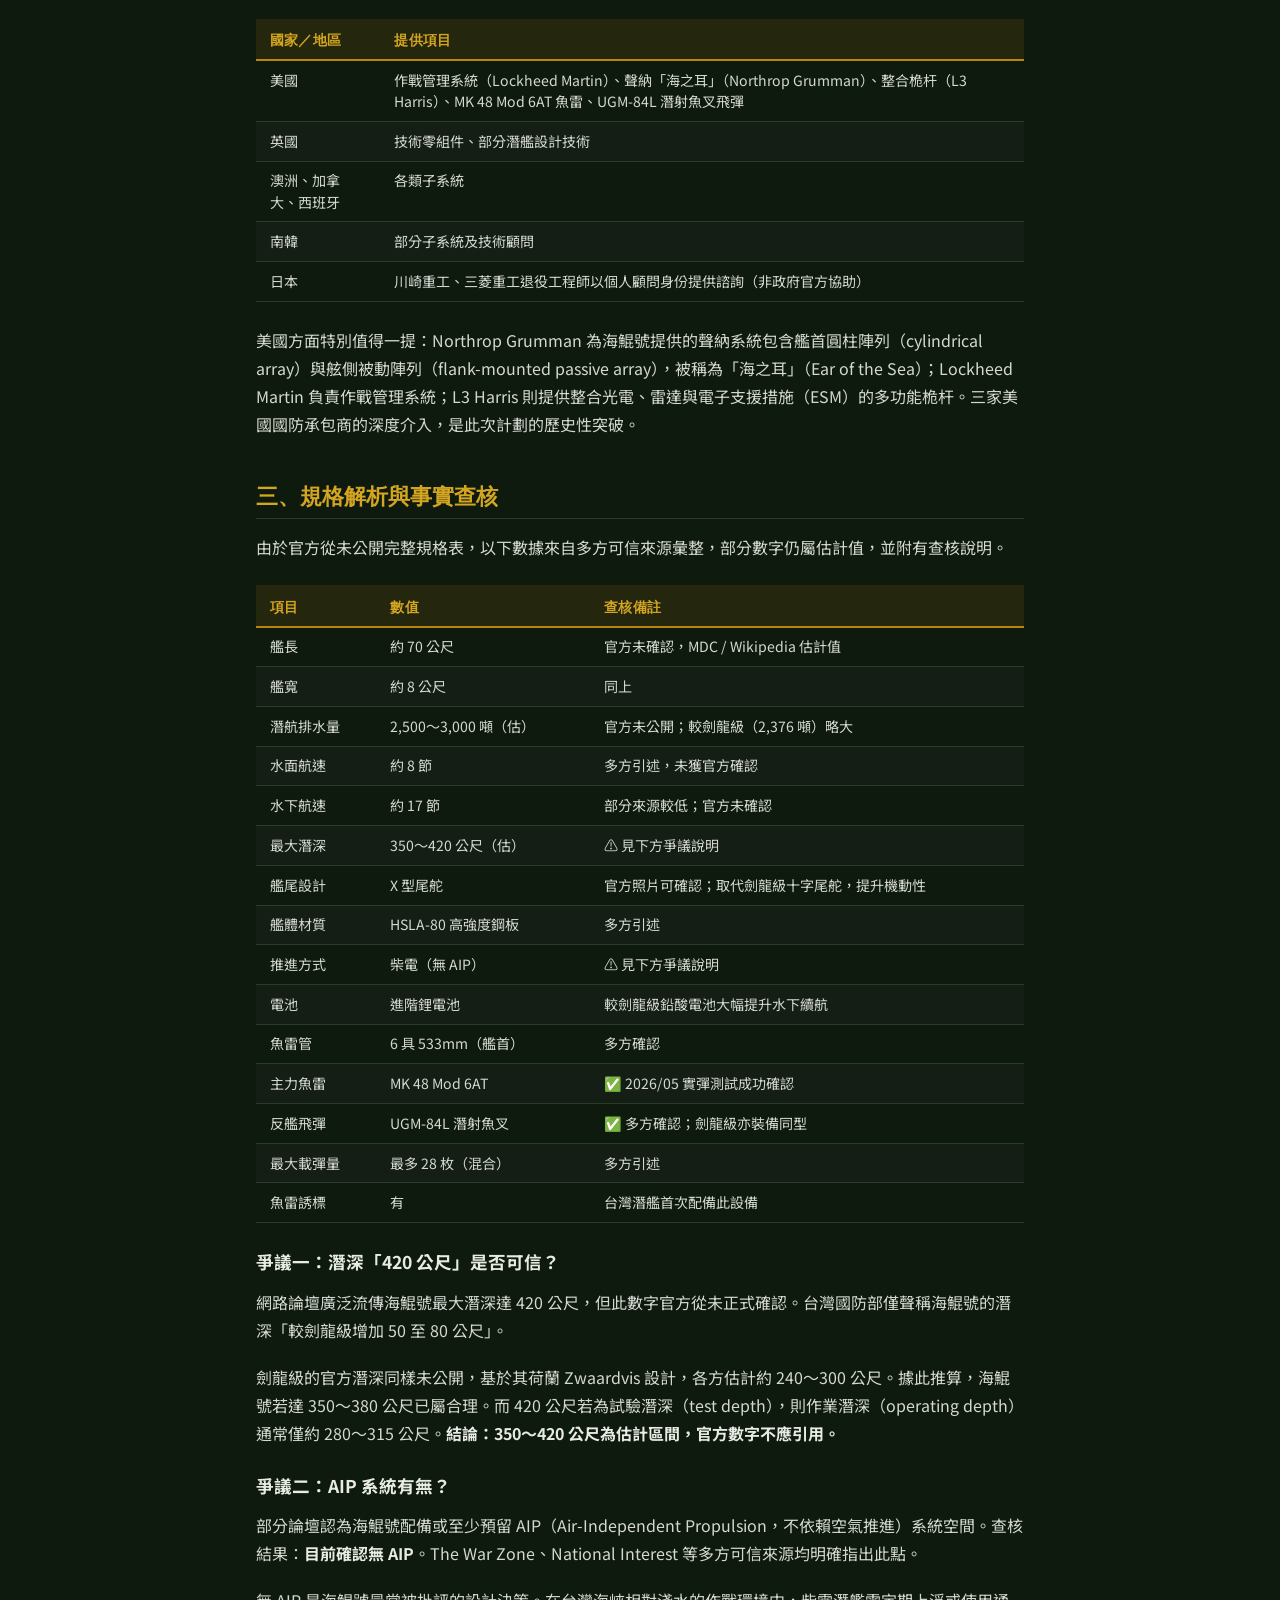
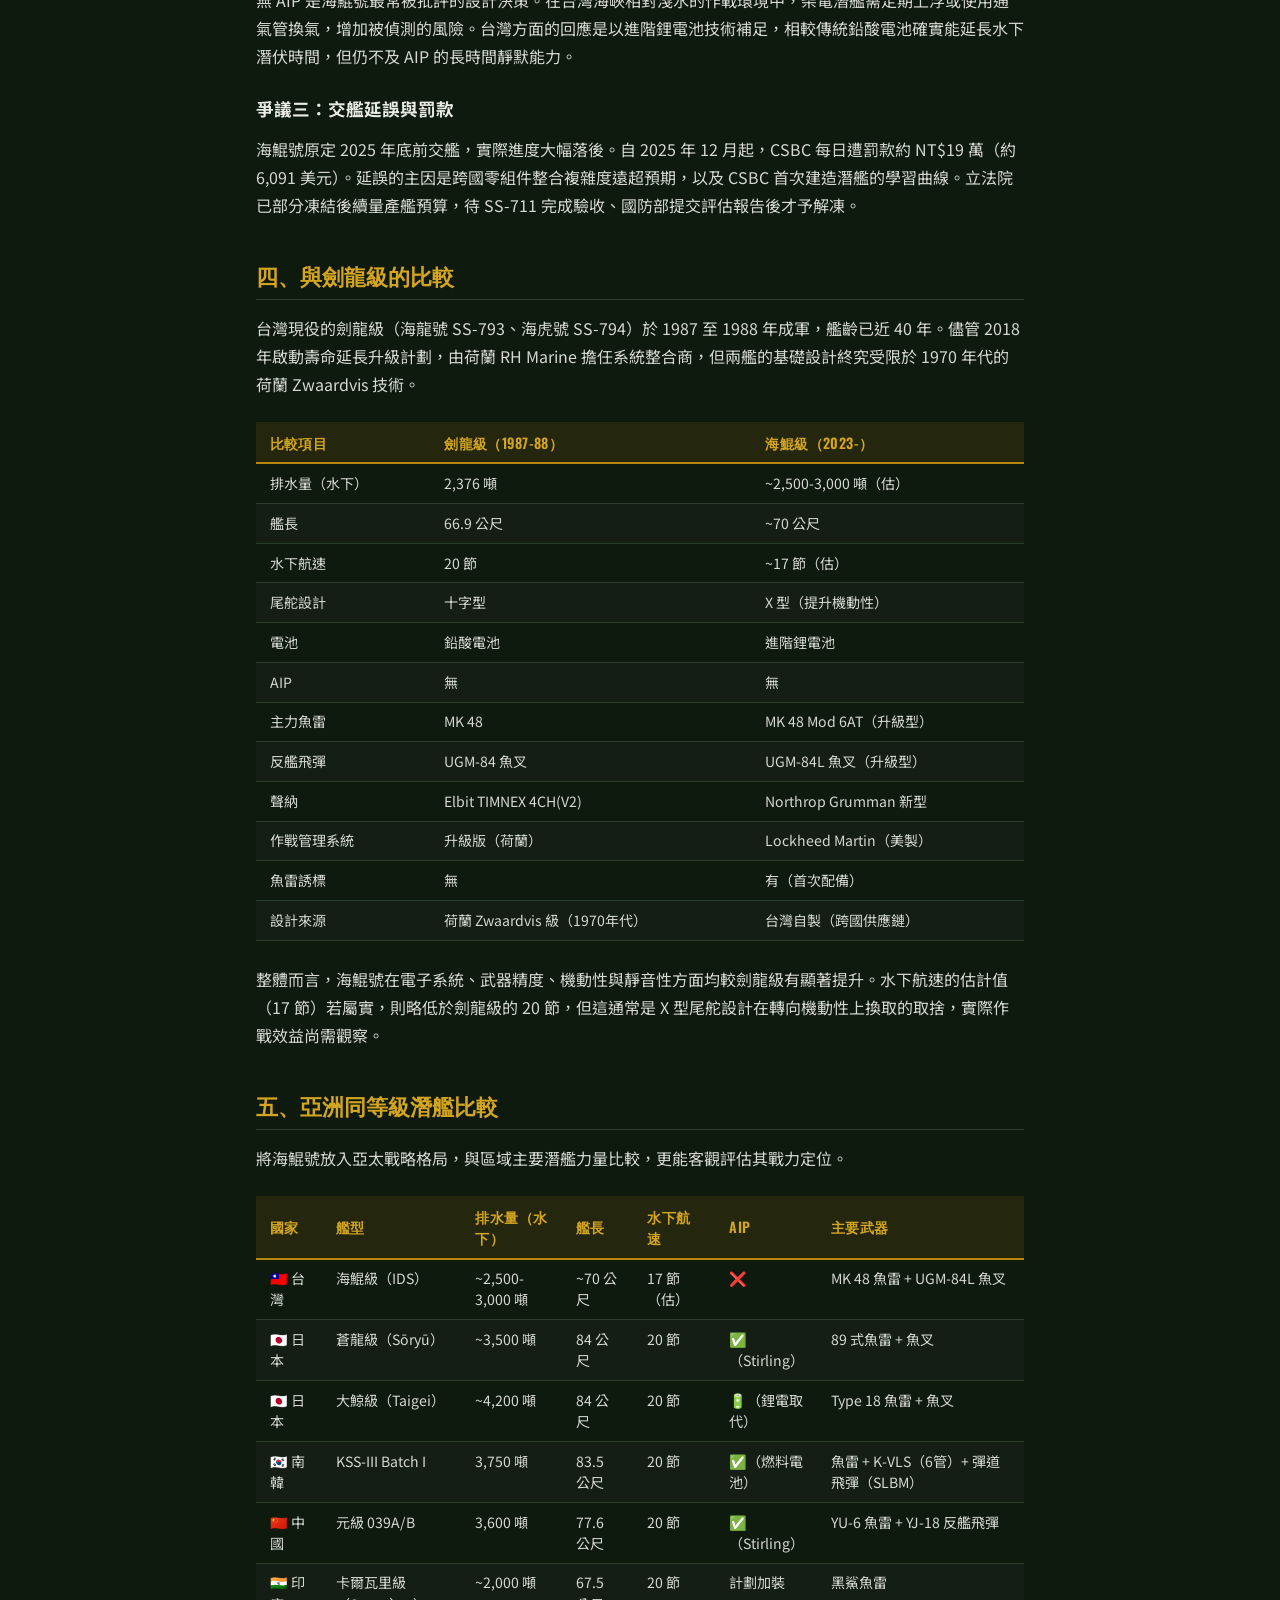
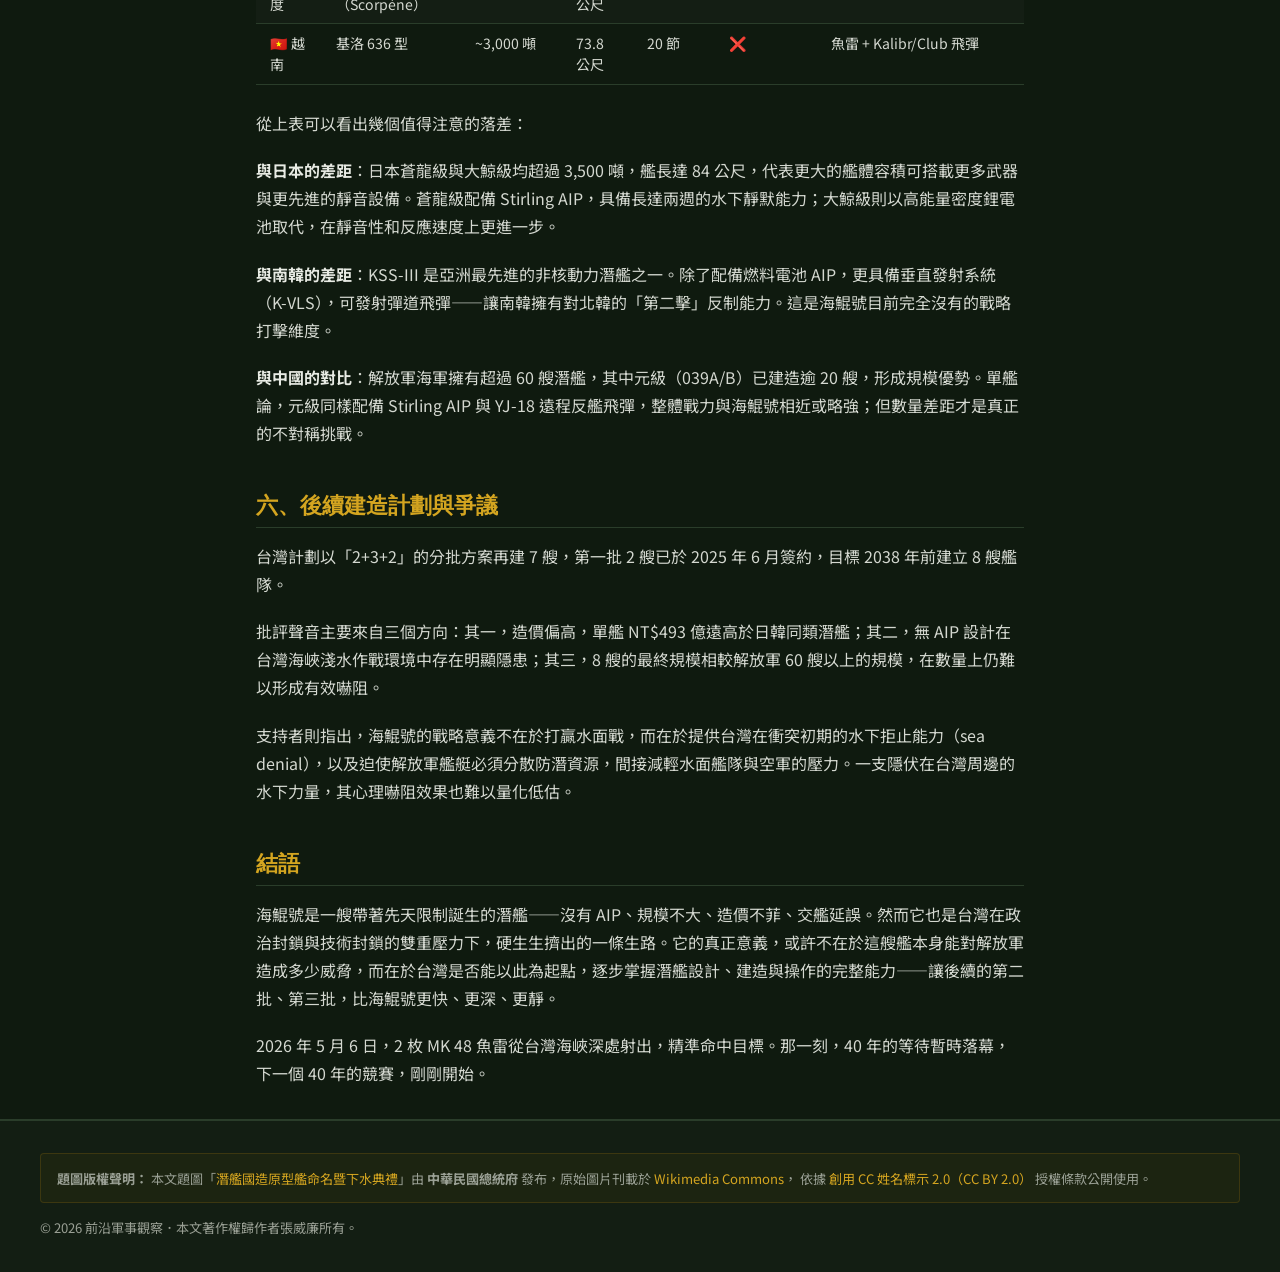
==== commit 8e2d2b84: "feat: SVG favicon 潛艦圖示、海鯤文章對齊豹式排版範本" ====
--- a/articles/hai-kun-submarine/index.html
+++ b/articles/hai-kun-submarine/index.html
@@ -1,5 +1,5 @@
 <!DOCTYPE html>
-<html lang="zh-Hant">
+<html lang="zh-TW">
 <head>
   <meta charset="UTF-8">
   <meta name="viewport" content="width=device-width, initial-scale=1.0">
@@ -23,6 +23,7 @@
   <meta name="twitter:description" content="從 2016 年設計招標到 2026 年魚雷實彈測試，完整梳理海鯤號 IDS 的發展歷程、技術來源與爭議；並以規格表與劍龍級及日、韓、中、印、越同等級潛艦逐項比較。">
   <meta name="twitter:image"       content="https://upload.wikimedia.org/wikipedia/commons/e/e6/ROCS_Hai_Kun_%28SS-711%29_conduct_shallow_water_submersible_test.jpg">
 
+  <link rel="icon" href="../../favicon.svg" type="image/svg+xml">
   <link rel="stylesheet" href="../../css/style.css">
 </head>
 <body>
@@ -33,9 +34,12 @@
     </div>
   </header>
 
-  <main class="article-container">
-    <a href="../../" class="back-link">← 返回首頁</a>
-
+<main class="site-main">
+  <div class="article-container">
+
+    <a href="../../" class="back-link">&#8592; 返回首頁</a>
+
+    <!-- ── HERO 圖片（等比例縮放，寬度不超過內容文字區） ── -->
     <div class="hero-wrapper">
       <img
         src="https://upload.wikimedia.org/wikipedia/commons/8/89/09.28_%E7%B8%BD%E7%B5%B1%E4%B8%BB%E6%8C%81%E3%80%8C%E6%BD%9B%E8%89%A6%E5%9C%8B%E9%80%A0%E5%8E%9F%E5%9E%8B%E8%89%A6%E5%91%BD%E5%90%8D%E6%9A%A8%E4%B8%8B%E6%B0%B4%E5%85%B8%E7%A6%AE%E3%80%8D_-_Flickr_id_53219332200.jpg"
@@ -44,23 +48,28 @@
         loading="eager">
     </div>
 
+    <!-- ── 文章 Meta（作者、日期、瀏覽數，放在內容區最前面） ── -->
     <div class="article-meta">
       <div class="meta-item">
         <span class="meta-label">作者</span>
-        <span class="meta-value">張威廉<span class="author-title">（軍事研究員）</span></span>
+        <span class="meta-value meta-author-name">張威廉（軍事研究員）</span>
       </div>
       <div class="meta-item">
         <span class="meta-label">最後更新</span>
-        <span class="meta-value"><span id="last-updated">2026年5月21日</span></span>
+        <span class="meta-value">
+          <span id="last-updated">2026年5月21日</span>
+        </span>
       </div>
       <div class="meta-item">
         <span class="meta-label">瀏覽次數</span>
-        <span class="meta-value"><span class="view-count" data-path="/articles/hai-kun-submarine/">載入中…</span></span>
+        <span class="meta-value view-count" data-path="/articles/hai-kun-submarine/">載入中…</span>
       </div>
     </div>
 
+    <!-- ── 文章正文 ── -->
     <div class="article-content">
-    <h1>海鯤號：台灣首艘國造潛艦的誕生、規格解析與亞洲戰力比較</h1>
+
+      <h1>海鯤號：台灣首艘國造潛艦的誕生、規格解析與亞洲戰力比較</h1>
 
     <p>2023 年 9 月 28 日，在高雄台灣國際造船（CSBC）廠區，一艘黑色艦體緩緩滑入水面。蔡英文總統親臨主持命名典禮，宣告台灣首艘自製潛艦「海鯤號」（SS-711）正式誕生。這不只是一艘軍艦，更是台灣耗費十年、跨越政治與技術雙重封鎖後，國防工業史上最具象徵意義的里程碑。</p>
 
@@ -277,29 +286,35 @@
 
     <p>2026 年 5 月 6 日，2 枚 MK 48 魚雷從台灣海峽深處射出，精準命中目標。那一刻，40 年的等待暫時落幕，下一個 40 年的競賽，剛剛開始。</p>
     </div><!-- /.article-content -->
-  </main>
-
-  <footer class="site-footer">
-    <div class="footer-inner">
-      <div class="image-credit">
-        <strong>圖片版權聲明：</strong>
-        本文題圖為
-        <a href="https://commons.wikimedia.org/wiki/File:09.28_%E7%B8%BD%E7%B5%B1%E4%B8%BB%E6%8C%81%E3%80%8C%E6%BD%9B%E8%89%A6%E5%9C%8B%E9%80%A0%E5%8E%9F%E5%9E%8B%E8%89%A6%E5%91%BD%E5%90%8D%E6%9A%A8%E4%B8%8B%E6%B0%B4%E5%85%B8%E7%A6%AE%E3%80%8D_-_Flickr_id_53219332200.jpg" target="_blank" rel="noopener">
-          「潛艦國造原型艦命名暨下水典禮」
-        </a>，
-        中華民國總統府 /
-        <a href="https://commons.wikimedia.org/" target="_blank" rel="noopener">Wikimedia Commons</a>，
-        <a href="https://creativecommons.org/licenses/by/2.0/" target="_blank" rel="noopener">CC BY 2.0</a>。
-      </div>
-      <p>© 2026 前沿軍事觀察 ·
-        <a href="../../">返回首頁</a> ·
-        本站內容僅供學術研究與資訊分析，不代表任何政府機關立場
-      </p>
+
+  </div><!-- /.article-container -->
+</main>
+
+<footer class="site-footer">
+  <div class="footer-inner">
+
+    <!-- 題圖出處標示 -->
+    <div class="footer-attribution">
+      <strong>題圖版權聲明：</strong>
+      本文題圖「<a
+        href="https://commons.wikimedia.org/wiki/File:09.28_%E7%B8%BD%E7%B5%B1%E4%B8%BB%E6%8C%81%E3%80%8C%E6%BD%9B%E8%89%A6%E5%9C%8B%E9%80%A0%E5%8E%9F%E5%9E%8B%E8%89%A6%E5%91%BD%E5%90%8D%E6%9A%A8%E4%B8%8B%E6%B0%B4%E5%85%B8%E7%A6%AE%E3%80%8D_-_Flickr_id_53219332200.jpg"
+        target="_blank" rel="noopener noreferrer"
+      >潛艦國造原型艦命名暨下水典禮</a>」由
+      <strong>中華民國總統府</strong> 發布，原始圖片刊載於
+      <a href="https://commons.wikimedia.org/" target="_blank" rel="noopener noreferrer">Wikimedia Commons</a>，
+      依據
+      <a href="https://creativecommons.org/licenses/by/2.0/" target="_blank" rel="noopener noreferrer"
+      >創用 CC 姓名標示 2.0（CC BY 2.0）</a> 授權條款公開使用。
     </div>
-  </footer>
-
-  <script src="https://cdn.jsdelivr.net/npm/@supabase/supabase-js@2/dist/umd/supabase.js"></script>
-  <script src="../../js/config.js"></script>
-  <script src="../../js/counter.js"></script>
+
+    <p class="footer-bottom">&copy; 2026 前沿軍事觀察．本文著作權歸作者張威廉所有。</p>
+
+  </div>
+</footer>
+
+<script src="../../js/config.js"></script>
+<script src="https://cdn.jsdelivr.net/npm/@supabase/supabase-js@2/dist/umd/supabase.js"></script>
+<script src="../../js/counter.js"></script>
+
 </body>
 </html>
